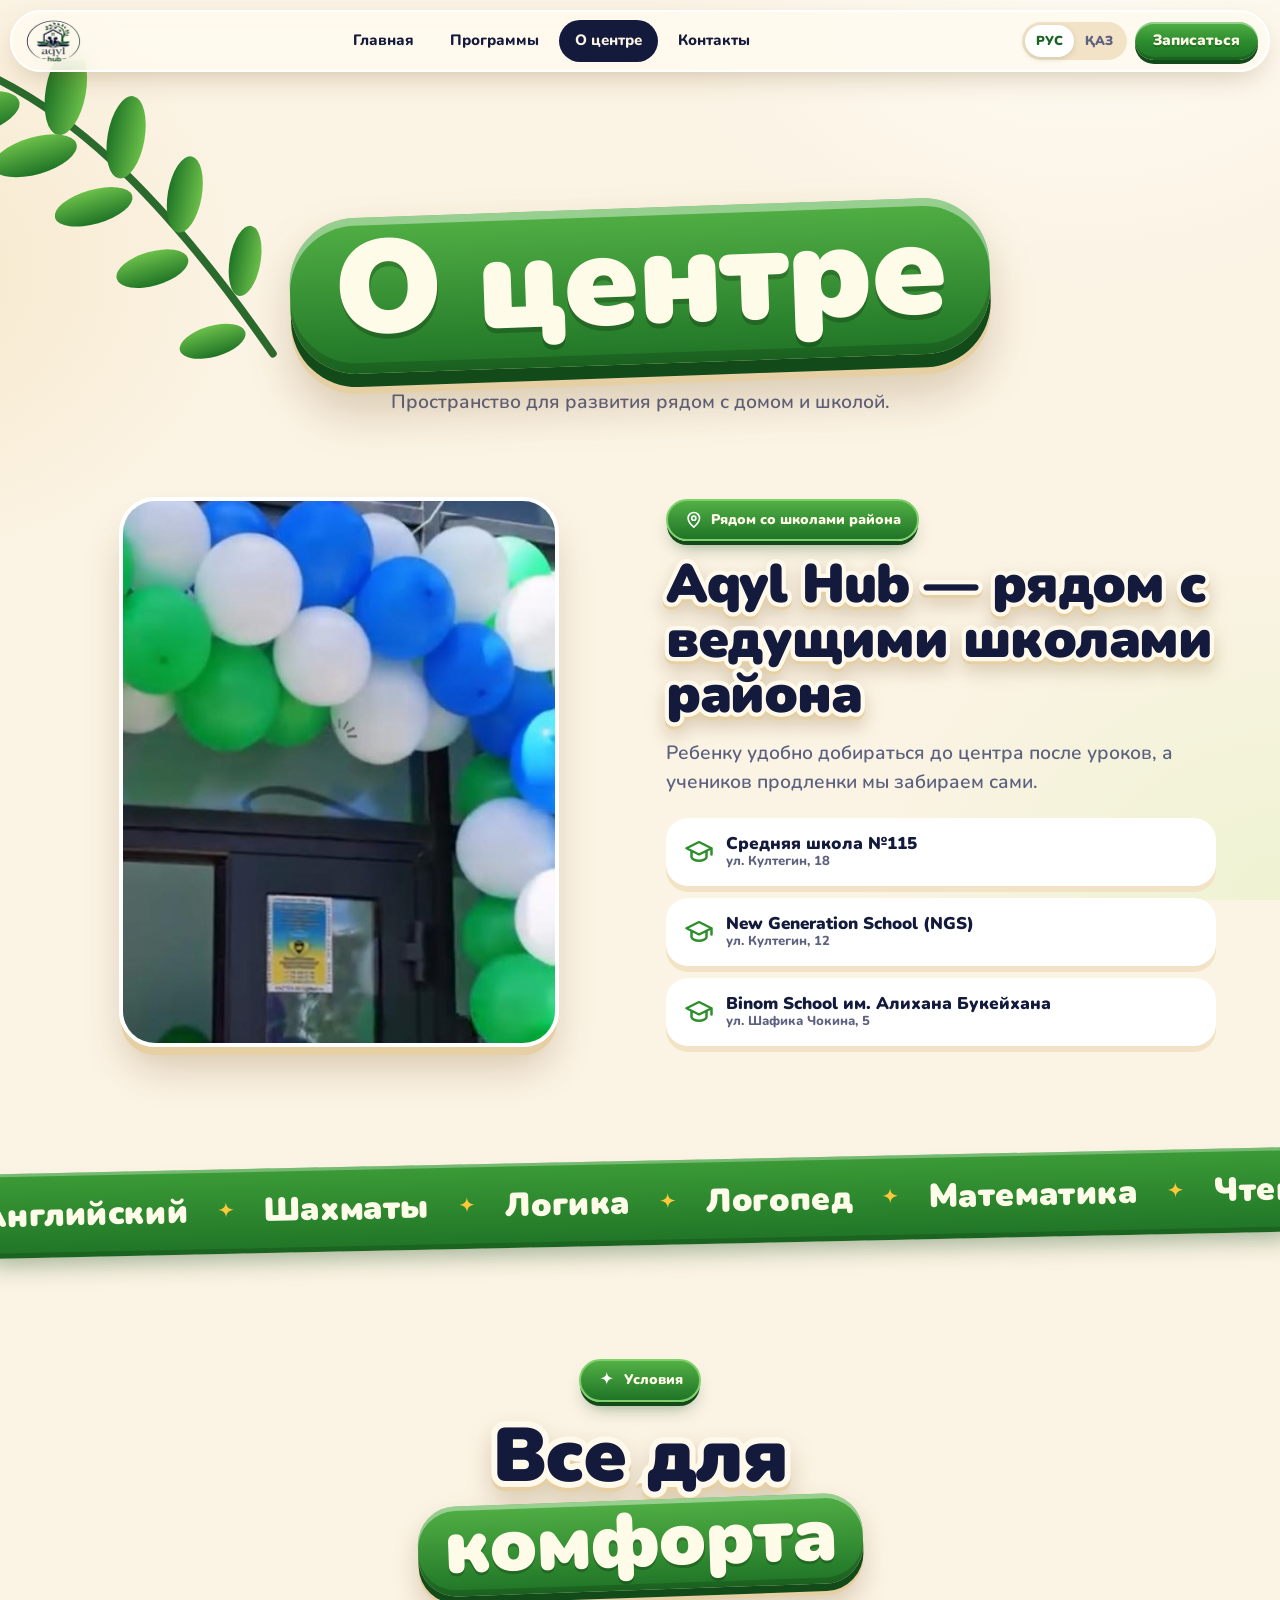
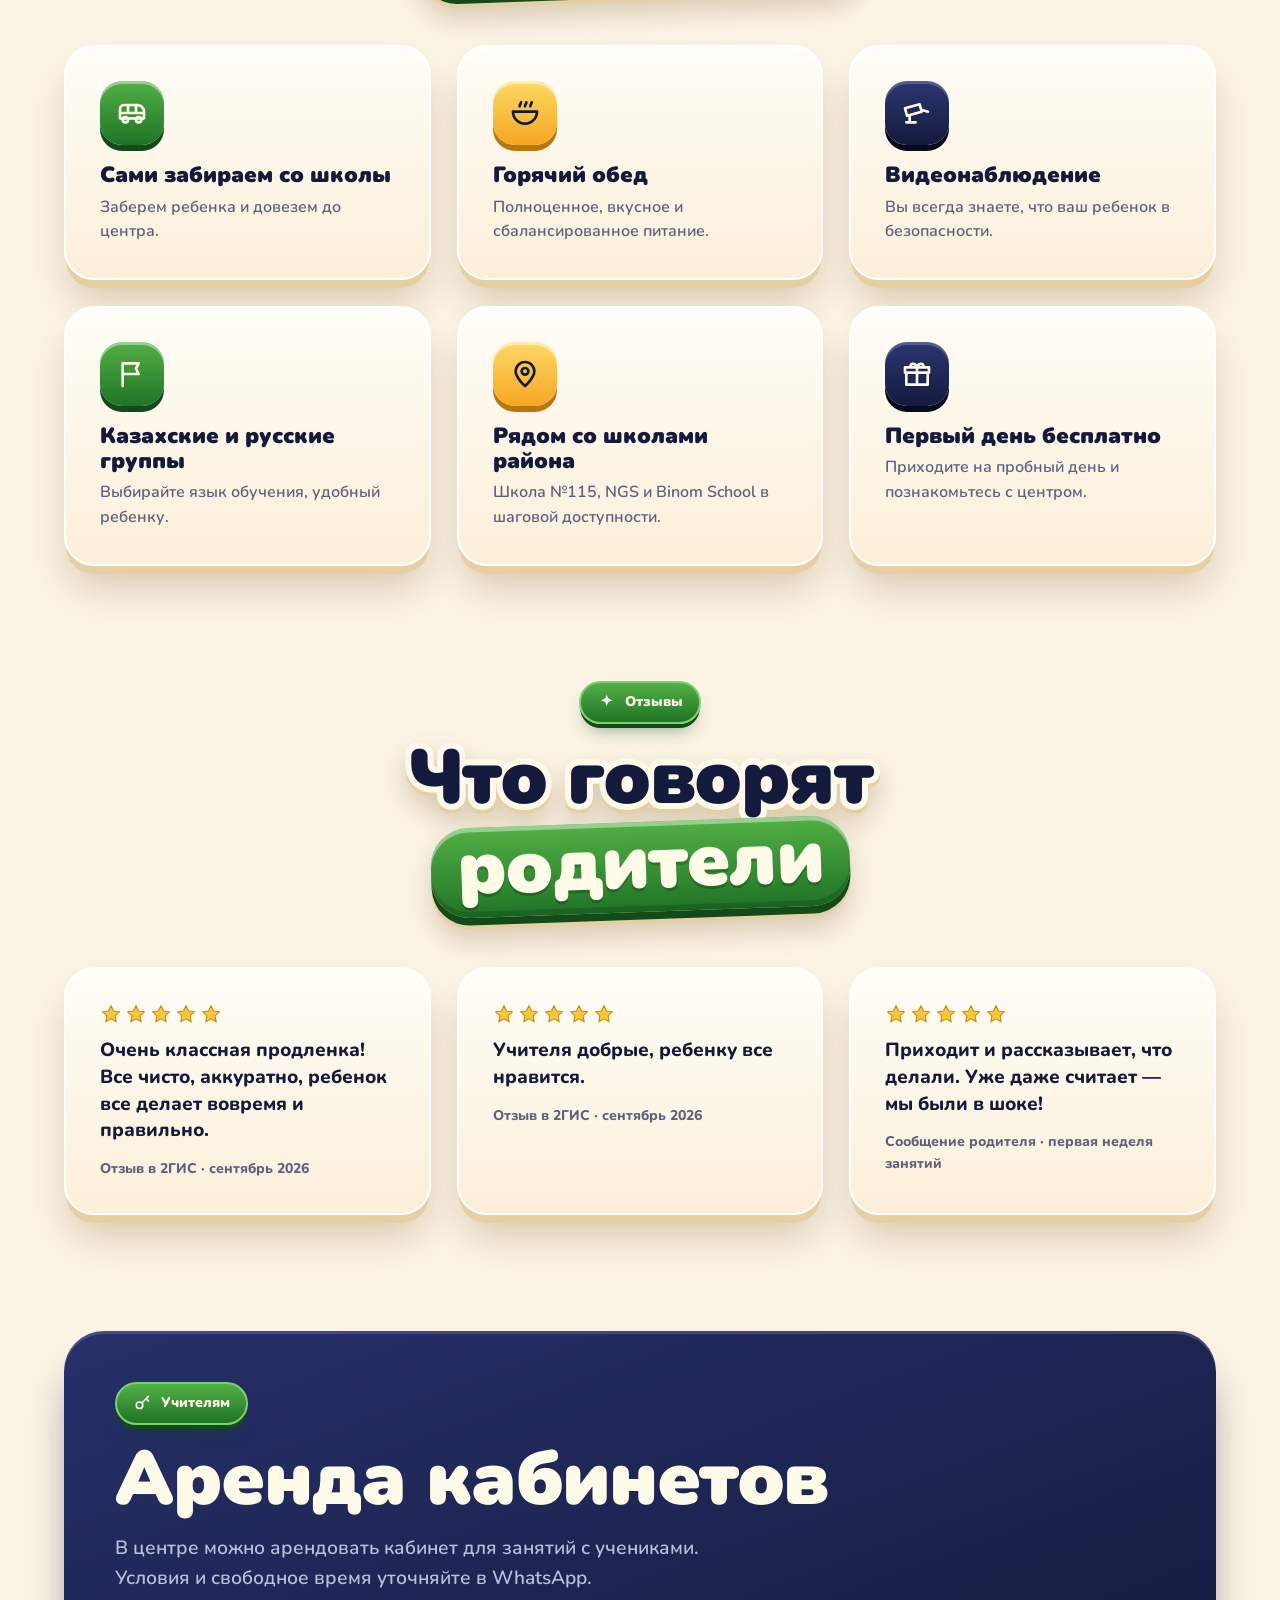
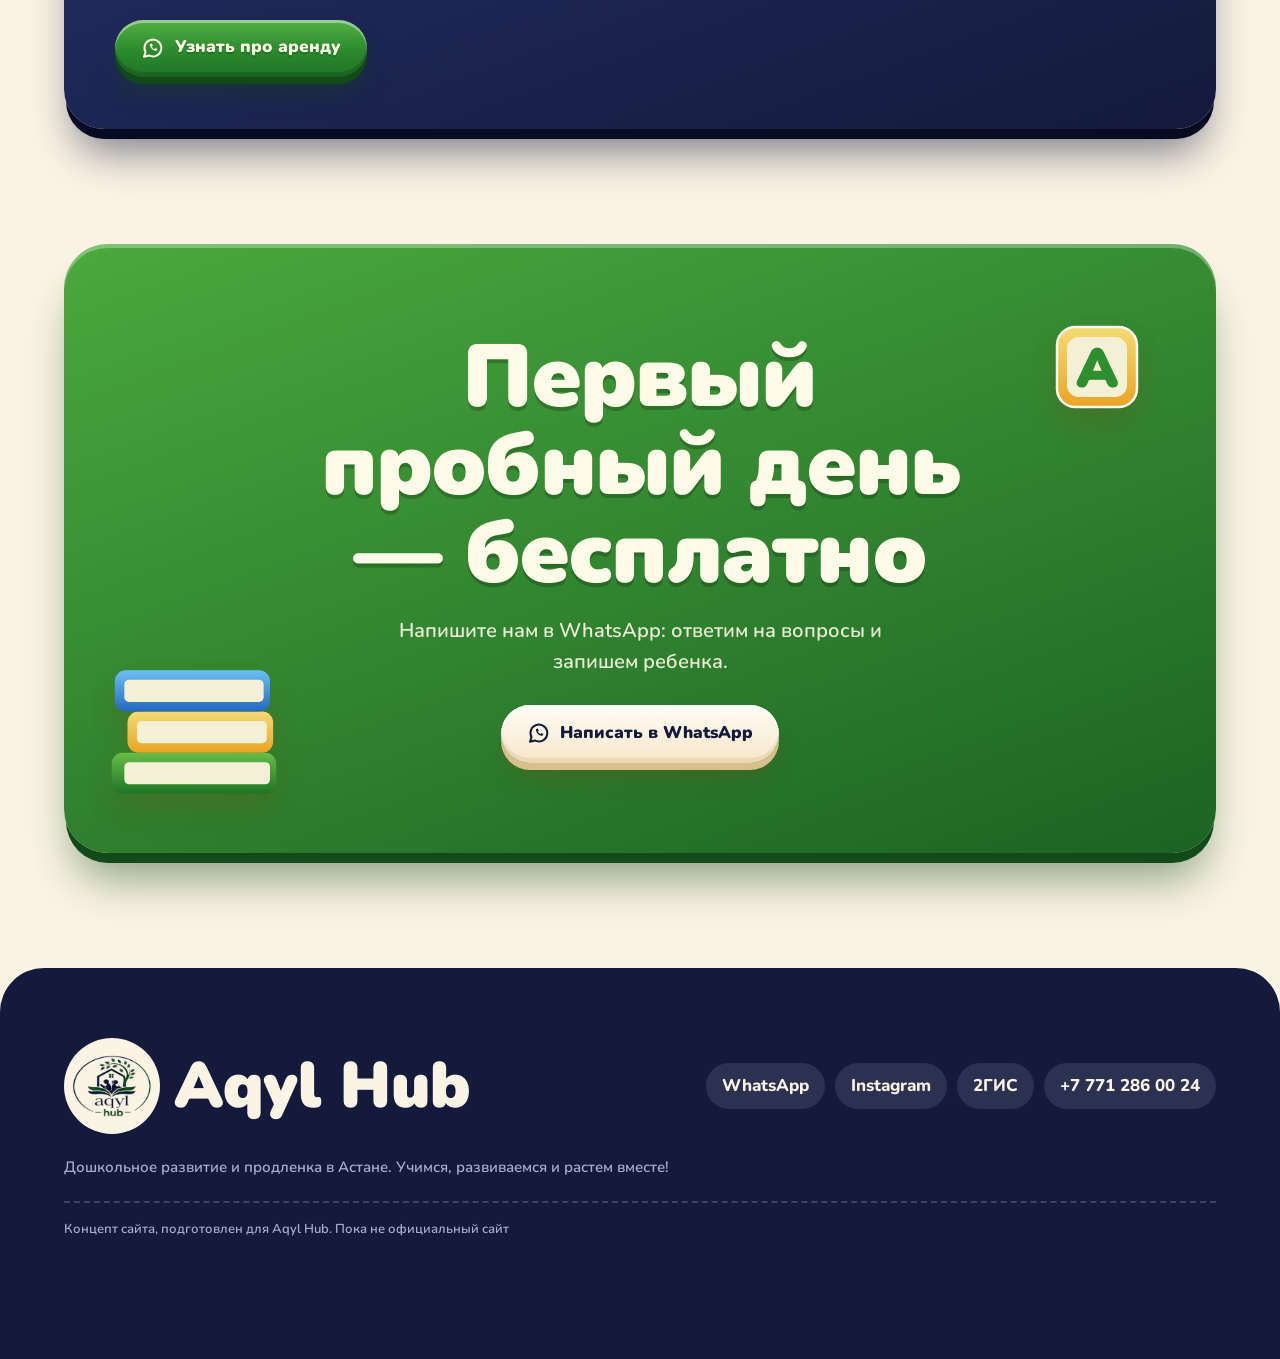
==== center.html @ fa67508c "Initial commit: Aqyl Hub site Co-Authored-By: Claude Sonnet 5.5 <noreply@anthropic.com> Claude-Sessi" ====
<!DOCTYPE html>
<html lang="ru">
<head>
<meta charset="utf-8">
<meta name="viewport" content="width=device-width, initial-scale=1, viewport-fit=cover">
<title>О центре — Aqyl Hub, Астана</title>
<meta name="description" content="Aqyl Hub на Култегин, 23: развозка, горячие обеды, видеонаблюдение, казахские и русские группы. Аренда кабинетов для учителей.">
<!-- ДЕМО: после продажи удалить следующую строку -->
<meta name="robots" content="noindex, nofollow">
<meta name="theme-color" content="#fbf3e4">
<link rel="icon" href="assets/img/favicon.png">
<link rel="stylesheet" href="css/style.css">
</head>
<body>
<svg class="sprite" aria-hidden="true"><defs><linearGradient id="gG" x1="0" y1="0" x2="0" y2="1"><stop offset="0" stop-color="#6cc04a"/><stop offset="1" stop-color="#1f7426"/></linearGradient><linearGradient id="gY" x1="0" y1="0" x2="0" y2="1"><stop offset="0" stop-color="#ffe07a"/><stop offset="1" stop-color="#f5a623"/></linearGradient><linearGradient id="gSea" x1="0" y1="0" x2="0" y2="1"><stop offset="0" stop-color="#6fc3ff"/><stop offset="1" stop-color="#2567c9"/></linearGradient><linearGradient id="gC" x1="0" y1="0" x2="0" y2="1"><stop offset="0" stop-color="#fffdf6"/><stop offset="1" stop-color="#ecd7ad"/></linearGradient></defs><symbol id="i-bus" viewBox="0 0 24 24"><path d="M3 9a3 3 0 0 1 3-3h10a5 5 0 0 1 5 5v5H3zM3 12h18M9 6v6M15 6v6"/><circle cx="7" cy="17" r="2"/><circle cx="17" cy="17" r="2"/></symbol><symbol id="i-bowl" viewBox="0 0 24 24"><path d="M3 11h18a9 9 0 0 1-18 0zM8 7c0-1.500 1-1.500 1-3M12 7c0-1.500 1-1.500 1-3M16 7c0-1.500 1-1.500 1-3"/></symbol><symbol id="i-clock" viewBox="0 0 24 24"><circle cx="12" cy="12" r="9"/><path d="M12 7v5l3 2"/></symbol><symbol id="i-cam" viewBox="0 0 24 24"><path d="M3 8.500l11-3 1.500 5.500-11 3zM15.200 9.500l5 1.500M6.500 13.500V19H11M4 19h5"/></symbol><symbol id="i-book" viewBox="0 0 24 24"><path d="M12 6c-2-1.500-5-2-8-2v14c3 0 6 .5 8 2 2-1.500 5-2 8-2V4c-3 0-6 .5-8 2zM12 6v14"/></symbol><symbol id="i-abc" viewBox="0 0 24 24"><text x="12" y="17" text-anchor="middle" font-family="Nunito,sans-serif" font-weight="900" font-size="15" fill="currentColor" stroke="none">Aa</text></symbol><symbol id="i-chess" viewBox="0 0 24 24"><circle cx="12" cy="7" r="3"/><path d="M10.500 10c0 4-2.500 5-2.500 10h8c0-5-2.500-6-2.500-10M6.500 20h11"/></symbol><symbol id="i-bulb" viewBox="0 0 24 24"><path d="M9 18h6M10 21h4M12 3a6 6 0 0 0-4 10.500c.7.700 1 1.500 1 2.500h6c0-1 .3-1.800 1-2.500A6 6 0 0 0 12 3z"/></symbol><symbol id="i-talk" viewBox="0 0 24 24"><path d="M4 5h16v11H9l-5 4zM8.500 10.500h.01M12 10.500h.01M15.500 10.500h.01"/></symbol><symbol id="i-gift" viewBox="0 0 24 24"><path d="M4 11h16v9H4zM3 7h18v4H3zM12 7v13M12 7c-1.500-4-6-3-4.500 0M12 7c1.500-4 6-3 4.500 0"/></symbol><symbol id="i-key" viewBox="0 0 24 24"><circle cx="8" cy="15" r="4"/><path d="M11 12l8-8M16 7l3 3"/></symbol><symbol id="i-pin" viewBox="0 0 24 24"><path d="M12 21s7-6.200 7-11a7 7 0 1 0-14 0c0 4.800 7 11 7 11z"/><circle cx="12" cy="10" r="2.500"/></symbol><symbol id="i-cal" viewBox="0 0 24 24"><rect x="4" y="5" width="16" height="15" rx="2"/><path d="M4 10h16M8 3v4M16 3v4"/></symbol><symbol id="i-check" viewBox="0 0 24 24"><path d="M5 12.500l4.500 4.500L19 7.500"/></symbol><symbol id="i-crown" viewBox="0 0 24 24"><path d="M4 18h16l1-10-5 4-4-7-4 7-5-4z"/></symbol><symbol id="i-star" viewBox="0 0 24 24"><path d="M12 3l2.700 5.800 6.300.800-4.600 4.400 1.200 6.300L12 17.300 6.400 20.300l1.200-6.300L3 9.600l6.300-.800z"/></symbol><symbol id="i-users" viewBox="0 0 24 24"><circle cx="9" cy="8" r="3"/><circle cx="17" cy="9" r="2.500"/><path d="M3 20c0-3.500 2.500-6 6-6s6 2.500 6 6M15.500 14c3 0 5.500 2 5.500 6"/></symbol><symbol id="i-heart" viewBox="0 0 24 24"><path d="M12 20s-8-5-8-11a4.500 4.500 0 0 1 8-2.800A4.500 4.500 0 0 1 20 9c0 6-8 11-8 11z"/></symbol><symbol id="i-cap" viewBox="0 0 24 24"><path d="M2 9l10-5 10 5-10 5zM6 11.500V16c0 1.500 3 3 6 3s6-1.500 6-3v-4.500M22 9v5"/></symbol><symbol id="i-calc" viewBox="0 0 24 24"><rect x="5" y="3" width="14" height="18" rx="2"/><path d="M8 7h8M8 12h.01M12 12h.01M16 12h.01M8 16h.01M12 16h.01M16 16h.01"/></symbol><symbol id="i-pen" viewBox="0 0 24 24"><path d="M4 20l1-4L16 5l3 3L8 19zM14 7l3 3"/></symbol><symbol id="i-flag" viewBox="0 0 24 24"><path d="M5 21V4M5 4h12l-2 4 2 4H5"/></symbol><symbol id="i-insta" viewBox="0 0 24 24"><rect x="4" y="4" width="16" height="16" rx="5"/><circle cx="12" cy="12" r="3.500"/><path d="M16.500 7.500h.01"/></symbol><symbol id="i-arrow" viewBox="0 0 24 24"><path d="M5 12h14M13 6l6 6-6 6"/></symbol><symbol id="i-wa" viewBox="0 0 24 24"><path d="M3 21l1.600-4.700A8.500 8.500 0 1 1 8 19.600L3 21z"/><path d="M9 8.400c0 3.600 3 6.600 6.600 6.600l1-1.800-2.200-1-.8 1c-1.200-.5-2.200-1.500-2.700-2.700l1-.8-1-2.200L9 8.400z" fill="currentColor" stroke="none"/></symbol><symbol id="i-phone" viewBox="0 0 24 24"><path d="M5 4h4l2 5-2.500 1.500a11 11 0 0 0 5 5L15 13l5 2v4a2 2 0 0 1-2 2A16 16 0 0 1 3 6a2 2 0 0 1 2-2z"/></symbol><symbol id="i-spark" viewBox="0 0 24 24"><path d="M12 2c.6 5 2.400 7 8 8-5.600 1-7.400 3-8 8-.6-5-2.400-7-8-8 5.600-1 7.400-3 8-8z" fill="currentColor" stroke="none"/></symbol><symbol id="t-globe" viewBox="0 0 120 120"><ellipse cx="60" cy="111" rx="28" ry="6" fill="#131a3c"/><rect x="55" y="90" width="10" height="18" rx="3" fill="#27306a"/><circle cx="60" cy="52" r="42" fill="url(#gSea)"/><path d="M34 30c9-9 23-6 25 3s-7 11-5 20-11 13-18 4-8-20-2-27zM70 56c9-4 20 0 18 11s-11 17-18 11-6-17 0-22z" fill="url(#gG)"/><ellipse cx="44" cy="30" rx="14" ry="8" fill="#fff" opacity=".35" transform="rotate(-30 44 30)"/></symbol><symbol id="t-pencils" viewBox="0 0 120 120"><g transform="rotate(-10 48 50)"><rect x="42" y="18" width="12" height="60" fill="url(#gY)"/><path d="M42 18l6-14 6 14z" fill="#f3d9a8"/><path d="M46 9l2-5 2 5z" fill="#131a3c"/></g><g transform="rotate(4 62 50)"><rect x="56" y="12" width="12" height="66" fill="url(#gG)"/><path d="M56 12l6-13 6 13z" fill="#f3d9a8"/></g><g transform="rotate(16 76 50)"><rect x="70" y="20" width="12" height="60" fill="url(#gSea)"/><path d="M70 20l6-13 6 13z" fill="#f3d9a8"/></g><path d="M30 60h60l-7 50a7 7 0 0 1-7 6H44a7 7 0 0 1-7-6z" fill="url(#gC)" stroke="#fff" stroke-width="2"/><ellipse cx="46" cy="76" rx="5" ry="12" fill="#fff" opacity=".5"/></symbol><symbol id="t-books" viewBox="0 0 120 120"><rect x="8" y="80" width="104" height="26" rx="7" fill="url(#gG)"/><rect x="16" y="86" width="92" height="14" rx="3" fill="#fff6df"/><rect x="18" y="54" width="92" height="26" rx="7" fill="url(#gY)"/><rect x="24" y="60" width="82" height="14" rx="3" fill="#fff6df"/><rect x="10" y="28" width="98" height="26" rx="7" fill="url(#gSea)"/><rect x="16" y="34" width="88" height="14" rx="3" fill="#fff6df"/></symbol><symbol id="t-cube" viewBox="0 0 120 120"><rect x="12" y="12" width="96" height="96" rx="22" fill="url(#gY)" stroke="#fff" stroke-width="3"/><rect x="24" y="24" width="72" height="72" rx="14" fill="#fff6df"/><text x="60" y="84" text-anchor="middle" font-family="Nunito,sans-serif" font-weight="1000" font-size="66" fill="#2f8f2f">A</text></symbol><symbol id="t-leaves" viewBox="0 0 220 220"><path d="M4 6C60 30 120 80 196 190" fill="none" stroke="#2a6a2c" stroke-width="5" stroke-linecap="round"/><ellipse cx="3" cy="35" rx="30" ry="13" transform="rotate(-16 3 35)" fill="url(#gG)"/><ellipse cx="62" cy="20" rx="29" ry="13" transform="rotate(100 62 20)" fill="url(#gG)"/><ellipse cx="42" cy="62" rx="28" ry="12" transform="rotate(-16 42 62)" fill="url(#gG)"/><ellipse cx="101" cy="50" rx="27" ry="12" transform="rotate(100 101 50)" fill="url(#gG)"/><ellipse cx="80" cy="95" rx="26" ry="11" transform="rotate(-16 80 95)" fill="url(#gG)"/><ellipse cx="139" cy="87" rx="25" ry="11" transform="rotate(100 139 87)" fill="url(#gG)"/><ellipse cx="118" cy="135" rx="24" ry="11" transform="rotate(-16 118 135)" fill="url(#gG)"/><ellipse cx="178" cy="130" rx="23" ry="10" transform="rotate(100 178 130)" fill="url(#gG)"/><ellipse cx="157" cy="182" rx="22" ry="10" transform="rotate(-16 157 182)" fill="url(#gG)"/></symbol></svg>
<div class="loader" aria-hidden="true"><img src="assets/img/logo.png" alt=""><i></i></div>
<header class="header">
  <a class="logo" href="index.html" aria-label="Aqyl Hub"><img src="assets/img/logo.png" alt="Aqyl Hub"></a>
  <nav class="nav"><a href="index.html" data-i18n="nav_home">Главная</a><a href="programs.html" data-i18n="nav_prog">Программы</a><a href="center.html" class="active" data-i18n="nav_center">О центре</a><a href="contacts.html" data-i18n="nav_contacts">Контакты</a></nav>
  <div class="header__right">
    <div class="lang" role="group" aria-label="Язык"><button data-lang="ru" class="on">РУС</button><button data-lang="kz">ҚАЗ</button></div>
    <a class="btn btn--green btn--sm" href="https://wa.me/message/JJMIDLDBWJNTH1" target="_blank" rel="noopener" data-wa data-i18n="btn_trial_s">Записаться</a>
    <button class="burger" aria-label="Меню"><i></i><i></i></button>
  </div>
</header>
<main>
<section class="phead">
  <svg class="hero__leaf hero__leaf--l sway" viewBox="0 0 220 220" aria-hidden="true"><use href="#t-leaves"/></svg>
  <svg class="hero__leaf hero__leaf--r sway" viewBox="0 0 220 220" aria-hidden="true"><use href="#t-leaves"/></svg>
  <h1 class="poster" data-r="pop"><span class="gword" data-i18n="nav_center">О центре</span></h1>
  <p class="lead" data-i18n="center_lead" data-r style="--d:.15s">Пространство для развития рядом с домом и школой.</p>
</section>

<section class="section" style="padding-top:20px">
  <div class="block" style="align-items:center">
    <div class="photo" data-r="pop"><img src="assets/img/facade.jpg" alt="Вход в Aqyl Hub" loading="lazy"></div>
    <div data-r style="--d:.1s"><span class="pill pill--green kicker"><svg class="ic" aria-hidden="true"><use href="#i-pin"/></svg><span data-i18n="w5">Рядом со школами района</span></span><h2 class="poster" data-i18n="c_h" style="font-size:clamp(30px,4.4vw,54px)">Aqyl Hub — рядом с ведущими школами района</h2><p class="lead" data-i18n="c_p">Ребенку удобно добираться до центра после уроков, а учеников продленки мы забираем сами.</p><div class="schools"><div class="fact" data-r style="--d:0.08s"><svg class="ic" aria-hidden="true"><use href="#i-cap"/></svg><div><span data-i18n="sc1">Средняя школа №115</span><small data-i18n="sc1a">ул. Култегин, 18</small></div></div><div class="fact" data-r style="--d:0.16s"><svg class="ic" aria-hidden="true"><use href="#i-cap"/></svg><div><span data-i18n="sc2">New Generation School (NGS)</span><small data-i18n="sc2a">ул. Култегин, 12</small></div></div><div class="fact" data-r style="--d:0.24s"><svg class="ic" aria-hidden="true"><use href="#i-cap"/></svg><div><span data-i18n="sc3">Binom School им. Алихана Букейхана</span><small data-i18n="sc3a">ул. Шафика Чокина, 5</small></div></div></div></div>
  </div>
</section>
<div class="marquee" aria-hidden="true"><div class="marquee__track"><span data-i18n="mq1">Английский</span><svg class="" aria-hidden="true"><use href="#i-spark"/></svg><span data-i18n="mq2">Шахматы</span><svg class="" aria-hidden="true"><use href="#i-spark"/></svg><span data-i18n="mq3">Логика</span><svg class="" aria-hidden="true"><use href="#i-spark"/></svg><span data-i18n="mq4">Логопед</span><svg class="" aria-hidden="true"><use href="#i-spark"/></svg><span data-i18n="mq5">Математика</span><svg class="" aria-hidden="true"><use href="#i-spark"/></svg><span data-i18n="mq6">Чтение и письмо</span><svg class="" aria-hidden="true"><use href="#i-spark"/></svg><span data-i18n="mq7">Домашние задания</span><svg class="" aria-hidden="true"><use href="#i-spark"/></svg></div><div class="marquee__track"><span data-i18n="mq1">Английский</span><svg class="" aria-hidden="true"><use href="#i-spark"/></svg><span data-i18n="mq2">Шахматы</span><svg class="" aria-hidden="true"><use href="#i-spark"/></svg><span data-i18n="mq3">Логика</span><svg class="" aria-hidden="true"><use href="#i-spark"/></svg><span data-i18n="mq4">Логопед</span><svg class="" aria-hidden="true"><use href="#i-spark"/></svg><span data-i18n="mq5">Математика</span><svg class="" aria-hidden="true"><use href="#i-spark"/></svg><span data-i18n="mq6">Чтение и письмо</span><svg class="" aria-hidden="true"><use href="#i-spark"/></svg><span data-i18n="mq7">Домашние задания</span><svg class="" aria-hidden="true"><use href="#i-spark"/></svg></div><div class="marquee__track"><span data-i18n="mq1">Английский</span><svg class="" aria-hidden="true"><use href="#i-spark"/></svg><span data-i18n="mq2">Шахматы</span><svg class="" aria-hidden="true"><use href="#i-spark"/></svg><span data-i18n="mq3">Логика</span><svg class="" aria-hidden="true"><use href="#i-spark"/></svg><span data-i18n="mq4">Логопед</span><svg class="" aria-hidden="true"><use href="#i-spark"/></svg><span data-i18n="mq5">Математика</span><svg class="" aria-hidden="true"><use href="#i-spark"/></svg><span data-i18n="mq6">Чтение и письмо</span><svg class="" aria-hidden="true"><use href="#i-spark"/></svg><span data-i18n="mq7">Домашние задания</span><svg class="" aria-hidden="true"><use href="#i-spark"/></svg></div></div>
<section class="section">
  <div class="center" data-r><span class="pill pill--green kicker"><svg class="ic" aria-hidden="true"><use href="#i-spark"/></svg><span data-i18n="cond_k">Условия</span></span><h2 class="poster h2" data-i18n="cond_h">Все для <span class="gword">комфорта</span></h2></div>
  <div class="grid"><div class="card feat" data-r style="--d:0.00s"><div class="feat__ic"><svg class="ic" aria-hidden="true"><use href="#i-bus"/></svg></div><h3 data-i18n="w1">Сами забираем со школы</h3><p data-i18n="w1d">Заберем ребенка и довезем до центра.</p></div><div class="card feat" data-r style="--d:0.08s"><div class="feat__ic"><svg class="ic" aria-hidden="true"><use href="#i-bowl"/></svg></div><h3 data-i18n="w2">Горячий обед</h3><p data-i18n="w2d">Полноценное, вкусное и сбалансированное питание.</p></div><div class="card feat" data-r style="--d:0.16s"><div class="feat__ic"><svg class="ic" aria-hidden="true"><use href="#i-cam"/></svg></div><h3 data-i18n="w3">Видеонаблюдение</h3><p data-i18n="w3d">Вы всегда знаете, что ваш ребенок в безопасности.</p></div><div class="card feat" data-r style="--d:0.00s"><div class="feat__ic"><svg class="ic" aria-hidden="true"><use href="#i-flag"/></svg></div><h3 data-i18n="w4">Казахские и русские группы</h3><p data-i18n="w4d">Выбирайте язык обучения, удобный ребенку.</p></div><div class="card feat" data-r style="--d:0.08s"><div class="feat__ic"><svg class="ic" aria-hidden="true"><use href="#i-pin"/></svg></div><h3 data-i18n="w5">Рядом со школами района</h3><p data-i18n="w5d">Школа №115, NGS и Binom School в шаговой доступности.</p></div><div class="card feat" data-r style="--d:0.16s"><div class="feat__ic"><svg class="ic" aria-hidden="true"><use href="#i-gift"/></svg></div><h3 data-i18n="w6">Первый день бесплатно</h3><p data-i18n="w6d">Приходите на пробный день и познакомьтесь с центром.</p></div></div>
</section>
<section class="section" style="padding-top:0">
  <div class="center" data-r><span class="pill pill--green kicker"><svg class="ic" aria-hidden="true"><use href="#i-spark"/></svg><span data-i18n="rev_k">Отзывы</span></span><h2 class="poster h2" data-i18n="rev_h">Что говорят <span class="gword">родители</span></h2></div>
  <div class="reviews"><figure class="card rev" data-r style="--d:0.0s;--tilt:-1.5deg"><div class="rev__stars"><svg class="" aria-hidden="true"><use href="#i-star"/></svg><svg class="" aria-hidden="true"><use href="#i-star"/></svg><svg class="" aria-hidden="true"><use href="#i-star"/></svg><svg class="" aria-hidden="true"><use href="#i-star"/></svg><svg class="" aria-hidden="true"><use href="#i-star"/></svg></div><blockquote data-i18n="r1">Очень классная продленка! Все чисто, аккуратно, ребенок все делает вовремя и правильно.</blockquote><cite data-i18n="r_src1">Отзыв в 2ГИС · сентябрь 2026</cite></figure><figure class="card rev" data-r style="--d:0.1s;--tilt:1.2deg"><div class="rev__stars"><svg class="" aria-hidden="true"><use href="#i-star"/></svg><svg class="" aria-hidden="true"><use href="#i-star"/></svg><svg class="" aria-hidden="true"><use href="#i-star"/></svg><svg class="" aria-hidden="true"><use href="#i-star"/></svg><svg class="" aria-hidden="true"><use href="#i-star"/></svg></div><blockquote data-i18n="r2">Учителя добрые, ребенку все нравится.</blockquote><cite data-i18n="r_src1">Отзыв в 2ГИС · сентябрь 2026</cite></figure><figure class="card rev" data-r style="--d:0.2s;--tilt:-0.8deg"><div class="rev__stars"><svg class="" aria-hidden="true"><use href="#i-star"/></svg><svg class="" aria-hidden="true"><use href="#i-star"/></svg><svg class="" aria-hidden="true"><use href="#i-star"/></svg><svg class="" aria-hidden="true"><use href="#i-star"/></svg><svg class="" aria-hidden="true"><use href="#i-star"/></svg></div><blockquote data-i18n="r3">Приходит и рассказывает, что делали. Уже даже считает — мы были в шоке!</blockquote><cite data-i18n="r_src3">Сообщение родителя · первая неделя занятий</cite></figure></div>
</section>
<section class="section" style="padding-top:0">
  <div class="game" data-r>
    <span class="pill pill--green kicker"><svg class="ic" aria-hidden="true"><use href="#i-key"/></svg><span data-i18n="rent_k">Учителям</span></span><h2 class="poster h2" data-i18n="rent_h">Аренда кабинетов</h2><p class="lead" data-i18n="rent_p">В центре можно арендовать кабинет для занятий с учениками. Условия и свободное время уточняйте в WhatsApp.</p>
    <div class="row" style="margin-top:26px"><a class="btn btn--green" href="https://wa.me/77712860024" target="_blank" rel="noopener" data-rent><svg class="ic" aria-hidden="true"><use href="#i-wa"/></svg><span data-i18n="rent_b">Узнать про аренду</span></a></div>
  </div>
</section>
<section class="cta" data-r>
  <div class="toy toy--globe float" style="--t:7s;left:3%;bottom:6%"><svg viewBox="0 0 120 120" aria-hidden="true"><use href="#t-books"/></svg></div><div class="toy toy--cube float" style="--t:5s;right:6%;top:12%;display:block"><svg viewBox="0 0 120 120" aria-hidden="true"><use href="#t-cube"/></svg></div>
  <h2 data-i18n="cta_h">Первый пробный день — бесплатно</h2><p data-i18n="cta_p">Напишите нам в WhatsApp: ответим на вопросы и запишем ребенка.</p>
  <div class="hero__btns"><a class="btn btn--cream" href="https://wa.me/message/JJMIDLDBWJNTH1" target="_blank" rel="noopener" data-wa><svg class="ic" aria-hidden="true"><use href="#i-wa"/></svg><span data-i18n="btn_wa">Написать в WhatsApp</span></a></div>
</section>

</main>
<footer class="footer">
  <div class="footer__top">
    <div class="footer__logo"><span><img src="assets/img/logo.png" alt=""></span>Aqyl Hub</div>
    <div class="footer__links"><a href="https://wa.me/message/JJMIDLDBWJNTH1" target="_blank" rel="noopener">WhatsApp</a><a href="https://www.instagram.com/aqyl.hub.kz" target="_blank" rel="noopener">Instagram</a><a href="https://2gis.kz/astana/search/Aqyl%20hub" target="_blank" rel="noopener">2ГИС</a><a href="tel:+77712860024">+7 771 286 00 24</a></div>
  </div>
  <p data-i18n="foot">Дошкольное развитие и продленка в Астане. Учимся, развиваемся и растем вместе!</p>
  <!-- ДЕМО: после продажи удалить следующую строку -->
  <p class="demo" data-i18n="demo">Концепт сайта, подготовлен для Aqyl Hub. Пока не официальный сайт</p>
</footer>
<div class="dock"><a class="btn btn--green" href="https://wa.me/message/JJMIDLDBWJNTH1" target="_blank" rel="noopener" data-wa><svg class="ic" aria-hidden="true"><use href="#i-wa"/></svg><span data-i18n="btn_trial">Пробный день бесплатно</span></a><a class="btn btn--cream" href="tel:+77712860024" aria-label="Позвонить"><svg class="ic" aria-hidden="true"><use href="#i-phone"/></svg></a></div>
<a class="btn btn--green fab" href="https://wa.me/message/JJMIDLDBWJNTH1" target="_blank" rel="noopener" data-wa><svg class="ic" aria-hidden="true"><use href="#i-wa"/></svg><span data-i18n="btn_trial">Пробный день бесплатно</span></a>
<script src="js/main.js"></script>
</body>
</html>
---- css/style.css ----
/* Aqyl Hub — оформление и анимации */
@font-face{font-family:"Nunito";font-style:normal;font-weight:200 1000;font-display:swap;src:url("../assets/fonts/nunito-cyrillic-ext-wght-normal.woff2") format("woff2");unicode-range:U+0460-052F,U+1C80-1C8A,U+20B4,U+2DE0-2DFF,U+A640-A69F,U+FE2E-FE2F}
@font-face{font-family:"Nunito";font-style:normal;font-weight:200 1000;font-display:swap;src:url("../assets/fonts/nunito-cyrillic-wght-normal.woff2") format("woff2");unicode-range:U+0301,U+0400-045F,U+0490-0491,U+04B0-04B1,U+2116}
@font-face{font-family:"Nunito";font-style:normal;font-weight:200 1000;font-display:swap;src:url("../assets/fonts/nunito-latin-wght-normal.woff2") format("woff2");unicode-range:U+0000-00FF,U+0131,U+0152-0153,U+02BB-02BC,U+02C6,U+02DA,U+02DC,U+0304,U+0308,U+0329,U+2000-206F,U+20AC,U+2122,U+2191,U+2193,U+2212,U+2215,U+FEFF,U+FFFD}

:root{
  --cream:#fbf3e4; --cream2:#f3e3c6; --card:#fffaf0; --navy:#131a3c; --muted:#5d6180;
  --green:#2f8f2f; --green-d:#1b6323; --green-dd:#134a1a; --lime:#bfe66f; --yellow:#ffc83a; --sand:#e6cfa3;
  --pad:clamp(18px,5vw,72px); --ease:cubic-bezier(.2,.8,.2,1); --spring:cubic-bezier(.34,1.56,.64,1);
  --shadow:0 2px 0 #fff inset,0 10px 0 -2px var(--sand),0 26px 40px -8px rgba(110,75,20,.28);
}
*{box-sizing:border-box;margin:0;padding:0}
html{scroll-behavior:smooth;-webkit-text-size-adjust:100%}
body{font-family:"Nunito",system-ui,sans-serif;font-size:17px;line-height:1.55;font-weight:600;color:var(--navy);background:var(--cream);overflow-x:hidden;-webkit-font-smoothing:antialiased;padding-bottom:env(safe-area-inset-bottom)}
body::before{content:"";position:fixed;inset:0;z-index:-1;background:radial-gradient(60vmax 50vmax at 85% -10%,#fffdf6 0,transparent 60%),radial-gradient(50vmax 40vmax at -10% 30%,#f6e7c9 0,transparent 60%),radial-gradient(60vmax 50vmax at 100% 100%,#eef3d2 0,transparent 55%),var(--cream)}
main{overflow-x:clip}
img,svg{display:block;max-width:100%}
a{color:inherit;text-decoration:none}
button,input,textarea{font:inherit;color:inherit}
button{background:none;border:0;cursor:pointer}
ul{list-style:none}
::selection{background:var(--green);color:#fff}
:focus-visible{outline:3px solid var(--yellow);outline-offset:3px;border-radius:8px}
.ic{width:1.4em;height:1.4em;flex:none;fill:none;stroke:currentColor;stroke-width:2;stroke-linecap:round;stroke-linejoin:round}
.sprite{position:absolute;width:0;height:0;overflow:hidden}

/* Заставка */
.loader{position:fixed;inset:0;z-index:100;background:var(--cream);display:grid;place-items:center;transition:opacity .6s .1s,visibility 0s .7s}
.loader img{width:min(54vw,240px);animation:pop 1s var(--spring) both}
.loader i{position:absolute;bottom:22%;left:50%;width:140px;height:10px;margin-left:-70px;border-radius:9px;background:var(--cream2);overflow:hidden}
.loader i::after{content:"";position:absolute;inset:0;border-radius:9px;background:linear-gradient(90deg,var(--green),var(--lime));transform:translateX(-100%);animation:load 1.1s var(--ease) forwards}
@keyframes load{to{transform:none}}
@keyframes pop{from{transform:scale(.4) rotate(-8deg);opacity:0}}
body.ready .loader{opacity:0;visibility:hidden}
body.noloader .loader{display:none}

/* Шапка */
.header{position:fixed;top:calc(10px + env(safe-area-inset-top));left:10px;right:10px;z-index:60;display:flex;align-items:center;justify-content:space-between;gap:10px;padding:8px 10px 8px 14px;border-radius:999px;background:rgba(255,250,240,.82);backdrop-filter:blur(14px);-webkit-backdrop-filter:blur(14px);border:2px solid #fff;box-shadow:0 10px 30px -10px rgba(110,75,20,.35);transition:transform .45s var(--ease)}
.header.hide{transform:translateY(-140%)}
.logo{display:flex;align-items:center;gap:8px;font-weight:1000;font-size:19px;letter-spacing:-.01em}
.logo img{height:42px;width:auto}
.nav{display:flex;gap:4px}
.nav a{padding:9px 16px;border-radius:99px;font-weight:800;font-size:15px;transition:background .25s,color .25s}
.nav a:hover{background:var(--cream2)}
.nav a.active{background:var(--navy);color:var(--cream)}
.header__right{display:flex;align-items:center;gap:8px}
.lang{display:flex;background:var(--cream2);border-radius:99px;padding:3px}
.lang button{padding:6px 11px;border-radius:99px;font-weight:900;font-size:13px;color:var(--muted);transition:.25s}
.lang button.on{background:#fff;color:var(--green-d);box-shadow:0 2px 6px rgba(0,0,0,.12)}
.burger{display:none;width:44px;height:44px;border-radius:50%;background:var(--navy);position:relative}
.burger i{position:absolute;left:13px;right:13px;height:3px;border-radius:3px;background:var(--cream);transition:.35s var(--ease)}
.burger i:first-child{top:16px}.burger i:last-child{top:25px}
body.menu .burger i:first-child{top:20.5px;transform:rotate(45deg)}
body.menu .burger i:last-child{top:20.5px;transform:rotate(-45deg)}

/* Объемные кнопки и плашки */
.btn{display:inline-flex;align-items:center;justify-content:center;gap:10px;padding:16px 26px 18px;border-radius:999px;font-weight:900;font-size:17px;line-height:1.1;position:relative;transition:transform .15s,box-shadow .15s;-webkit-tap-highlight-color:transparent;text-align:center}
.btn--green{color:#fffbe9;background:linear-gradient(180deg,#52b045 0,#2a8a2c 55%,#1f7426 100%);box-shadow:inset 0 3px 0 rgba(255,255,255,.4),inset 0 -5px 0 rgba(0,0,0,.16),0 7px 0 var(--green-dd),0 18px 26px -6px rgba(19,74,26,.5);text-shadow:0 2px 0 rgba(0,0,0,.18)}
.btn--cream{color:var(--navy);background:linear-gradient(180deg,#fffdf6,#f6e6c8);box-shadow:inset 0 3px 0 #fff,inset 0 -5px 0 rgba(160,120,50,.14),0 7px 0 #d9bf8c,0 18px 26px -8px rgba(110,75,20,.4)}
.btn--navy{color:var(--cream);background:linear-gradient(180deg,#27306a,#131a3c);box-shadow:inset 0 3px 0 rgba(255,255,255,.2),inset 0 -5px 0 rgba(0,0,0,.25),0 7px 0 #080c22,0 18px 26px -8px rgba(19,26,60,.5)}
.btn:hover{transform:translateY(-2px)}
.btn:active{transform:translateY(6px);box-shadow:inset 0 3px 0 rgba(255,255,255,.3),inset 0 -3px 0 rgba(0,0,0,.16),0 1px 0 var(--green-dd)}
.btn--sm{padding:10px 18px 12px;font-size:15px}
.btn--sm.btn--green{box-shadow:inset 0 2px 0 rgba(255,255,255,.4),inset 0 -3px 0 rgba(0,0,0,.16),0 4px 0 var(--green-dd)}
.pill{display:inline-flex;align-items:center;gap:8px;padding:8px 16px 9px;border-radius:999px;font-weight:900;font-size:14px;background:linear-gradient(180deg,#fffdf6,#f7e9cd);border:2px solid #fff;box-shadow:0 5px 0 -1px var(--sand),0 12px 18px -8px rgba(110,75,20,.35)}
.pill .ic{color:var(--green)}
.pill--green{color:#fffbe9;background:linear-gradient(180deg,#52b045,#1f7426);border-color:#7fd06a;box-shadow:0 5px 0 -1px var(--green-dd),0 12px 18px -8px rgba(19,74,26,.5)}
.pill--green .ic{color:#fff}
.card{background:linear-gradient(180deg,#fffdf7,#fbefd9);border:2px solid #fff;border-radius:30px;box-shadow:var(--shadow);padding:clamp(20px,3vw,34px);position:relative}

/* Заголовки в стиле афиш */
.poster{font-weight:1000;line-height:1.02;letter-spacing:-.02em;color:var(--navy);-webkit-text-stroke:.16em #fff9ec;paint-order:stroke fill;filter:drop-shadow(0 .06em 0 var(--sand)) drop-shadow(0 .16em .16em rgba(110,75,20,.22))}
.gword{display:inline-block;color:#fffbe9;-webkit-text-stroke:0;padding:.04em .34em .12em;border-radius:.5em;background:linear-gradient(180deg,#52b045,#1f7426);box-shadow:inset 0 .06em 0 rgba(255,255,255,.4),inset 0 -.08em 0 rgba(0,0,0,.16),0 .1em 0 var(--green-dd);transform:rotate(-2deg);text-shadow:0 .04em 0 rgba(0,0,0,.2);margin:.06em 0}
.section{padding:clamp(56px,9vw,120px) var(--pad);position:relative}
.kicker{display:inline-flex;margin-bottom:16px}
.h2{font-size:clamp(34px,6.4vw,76px);max-width:16ch}
.lead{color:var(--muted);font-size:clamp(17px,1.5vw,20px);max-width:52ch;margin-top:16px}
.center{text-align:center}.center .h2,.center .lead{margin-inline:auto}

/* Появление */
[data-r]{opacity:0;transform:translateY(34px) scale(.97);transition:opacity .8s var(--ease),transform .9s var(--spring);transition-delay:var(--d,0s)}
[data-r="pop"]{transform:scale(.6) rotate(-6deg)}
[data-r].in{opacity:1;transform:none}
.float{animation:bob var(--t,6s) ease-in-out infinite;animation-delay:var(--fd,0s)}
@keyframes bob{50%{translate:0 -14px;rotate:var(--rot,3deg)}}
.sway{transform-origin:var(--o,0 0);animation:sway 6s ease-in-out infinite}
@keyframes sway{50%{rotate:5deg}}

/* Первый экран */
.hero{position:relative;min-height:100svh;padding:118px var(--pad) 40px;display:flex;flex-direction:column;align-items:center;justify-content:center;text-align:center;overflow:hidden}
.hero__leaf{position:absolute;width:clamp(150px,30vw,340px);color:var(--green);z-index:0;pointer-events:none}
.hero__leaf--l{left:-30px;top:60px;--o:0 0}
.hero__leaf--r{right:-30px;top:40px;transform:scaleX(-1);--o:100% 0}
.hero__logo{width:clamp(120px,22vw,190px);aspect-ratio:1;border-radius:50%;background:#fffdf7;border:3px solid #fff;box-shadow:var(--shadow);display:grid;place-items:center;margin-bottom:18px;position:relative;z-index:2}
.hero__logo img{width:82%}
.hero h1{font-size:clamp(46px,10.5vw,132px);position:relative;z-index:2}
.hero h1 span{display:block}
.hero h1>span{opacity:0;transform:translateY(40px) scale(.9);transition:opacity .7s,transform .9s var(--spring)}
.hero h1>span:nth-child(2){transition-delay:.12s}.hero h1>span:nth-child(3){transition-delay:.24s}
body.ready .hero h1>span{opacity:1;transform:none}
.hero__sub{max-width:40ch;margin:22px auto 26px;font-size:clamp(17px,1.7vw,21px);color:var(--muted);position:relative;z-index:2}
.hero__btns{display:flex;flex-wrap:wrap;gap:14px 12px;justify-content:center;position:relative;z-index:2}
.hero__chips{display:flex;flex-wrap:wrap;gap:10px;justify-content:center;margin-top:34px;position:relative;z-index:2}
.hero__logo,.hero__sub,.hero__btns,.hero__chips{opacity:0;transform:translateY(24px);transition:.8s var(--ease) .4s}
.hero__logo{transition:transform 1s var(--spring) .05s,opacity .5s .05s;transform:scale(.4)}
body.ready :is(.hero__logo,.hero__sub,.hero__btns,.hero__chips){opacity:1;transform:none}
.toy{position:absolute;z-index:1;pointer-events:none;width:clamp(84px,15vw,190px);filter:drop-shadow(0 16px 14px rgba(110,75,20,.28));translate:var(--mx,0) var(--my,0);transition:translate .5s var(--ease)}
.toy svg{width:100%;height:auto}
.toy--globe{left:3%;bottom:8%}.toy--pencils{right:3%;bottom:10%}.toy--cube{right:14%;top:24%;width:clamp(54px,8vw,100px)}.toy--books{left:10%;top:30%;width:clamp(70px,10vw,130px)}
.spark{position:absolute;width:22px;height:22px;color:var(--yellow);animation:tw 2.4s ease-in-out infinite;animation-delay:var(--fd,0s)}
@keyframes tw{50%{transform:scale(.3) rotate(90deg);opacity:.3}}

/* Бегущая строка */
.marquee{overflow:hidden;display:flex;background:linear-gradient(180deg,#3c9c37,#1f7426);color:#fffbe9;padding:16px 0;transform:rotate(-1.2deg) scale(1.03);box-shadow:inset 0 3px 0 rgba(255,255,255,.3),inset 0 -5px 0 rgba(0,0,0,.15),0 14px 24px -8px rgba(19,74,26,.4);user-select:none;position:relative;z-index:3}
.marquee__track{display:flex;flex:none;align-items:center;gap:26px;padding-right:26px;animation:mq 28s linear infinite;font-weight:1000;font-size:clamp(20px,3vw,32px);white-space:nowrap}
.marquee__track svg{width:22px;height:22px;color:var(--yellow);flex:none}
@keyframes mq{to{transform:translateX(-100%)}}

/* Программы-афиши */
.duo{display:grid;grid-template-columns:1fr 1fr;gap:clamp(18px,3vw,36px);margin-top:clamp(28px,4vw,52px)}
.prog{border-radius:36px;padding:clamp(22px,3.4vw,44px);position:relative;overflow:hidden;display:flex;flex-direction:column;min-height:440px;transition:transform .5s var(--ease);transform:perspective(900px) rotateX(var(--rx,0deg)) rotateY(var(--ry,0deg))}
.prog--a{background:linear-gradient(160deg,#fffdf6,#f7e4bd);border:3px solid #fff;box-shadow:var(--shadow)}
.prog--b{background:linear-gradient(160deg,#4aa93e,#1b6323);color:#fffbe9;border:3px solid #7fd06a;box-shadow:inset 0 3px 0 rgba(255,255,255,.3),0 10px 0 -2px var(--green-dd),0 30px 40px -10px rgba(19,74,26,.5)}
.prog h3{font-size:clamp(34px,5vw,60px);font-weight:1000;line-height:1;letter-spacing:-.02em}
.prog--b h3{text-shadow:0 3px 0 rgba(0,0,0,.2)}
.prog p{margin-top:10px;max-width:30ch;opacity:.85}
.prog__facts{display:flex;flex-wrap:wrap;gap:8px;margin:18px 0 22px}
.prog__price{font-weight:1000;font-size:clamp(38px,5.4vw,64px);line-height:1;margin-top:auto;display:flex;align-items:baseline;gap:8px;flex-wrap:wrap}
.prog__price small{font-size:15px;font-weight:800;opacity:.7}
.prog .btn{margin-top:18px;align-self:flex-start}
.prog__art{position:absolute;right:-14px;bottom:-10px;width:clamp(120px,20vw,220px);opacity:.96;pointer-events:none;filter:drop-shadow(0 12px 10px rgba(0,0,0,.2))}
.prog--b .pill{background:rgba(255,255,255,.16);border-color:rgba(255,255,255,.35);box-shadow:none;color:#fffbe9}
.prog--b .pill .ic{color:var(--lime)}

/* Сетка преимуществ */
.grid{display:grid;grid-template-columns:repeat(3,1fr);gap:clamp(14px,2vw,26px);margin-top:clamp(28px,4vw,52px)}
.feat{transition:transform .4s var(--spring)}
.feat:hover{transform:translateY(-8px) rotate(-1deg)}
.feat__ic{width:64px;height:64px;border-radius:22px;display:grid;place-items:center;color:#fffbe9;background:linear-gradient(180deg,#52b045,#1f7426);box-shadow:inset 0 3px 0 rgba(255,255,255,.4),0 6px 0 var(--green-dd);margin-bottom:18px}
.feat__ic .ic{width:32px;height:32px}
.feat:nth-child(3n+2) .feat__ic{background:linear-gradient(180deg,#ffd964,#f5a623);box-shadow:inset 0 3px 0 rgba(255,255,255,.5),0 6px 0 #b9770f;color:var(--navy)}
.feat:nth-child(3n) .feat__ic{background:linear-gradient(180deg,#2c3672,#131a3c);box-shadow:inset 0 3px 0 rgba(255,255,255,.2),0 6px 0 #070a1d}
.feat h3{font-weight:1000;font-size:22px;line-height:1.15}
.feat p{color:var(--muted);margin-top:6px;font-size:16px}

/* Подбор программы */
.quiz{max-width:860px;margin:clamp(28px,4vw,48px) auto 0;overflow:hidden}
.quiz__bar{display:flex;gap:8px;margin-bottom:22px}
.quiz__bar i{flex:1;height:10px;border-radius:9px;background:var(--cream2);overflow:hidden;position:relative}
.quiz__bar i::after{content:"";position:absolute;inset:0;border-radius:9px;background:linear-gradient(90deg,var(--green),var(--lime));transform:scaleX(0);transform-origin:0 50%;transition:transform .6s var(--ease)}
.quiz__bar i.on::after{transform:none}
.quiz__q{font-weight:1000;font-size:clamp(24px,3.4vw,36px);line-height:1.1;margin-bottom:18px}
.quiz__opts{display:grid;grid-template-columns:1fr 1fr;gap:12px}
.opt{text-align:left;padding:18px 18px 20px;border-radius:22px;background:#fff;border:2px solid var(--cream2);box-shadow:0 6px 0 var(--cream2);font-weight:900;font-size:18px;line-height:1.2;display:flex;gap:12px;align-items:center;transition:transform .15s,box-shadow .15s,border-color .2s,background .2s}
.opt small{display:block;font-weight:700;font-size:14px;color:var(--muted);margin-top:3px}
.opt .ic{width:34px;height:34px;color:var(--green)}
.opt:hover{border-color:var(--green);transform:translateY(-2px)}
.opt:active{transform:translateY(5px);box-shadow:0 1px 0 var(--cream2)}
.opt.ok{background:#e8f6d9;border-color:var(--green)}
.opt.no{background:#ffe9e2;border-color:#e2674a;animation:shake .4s}
@keyframes shake{25%{translate:-6px 0}75%{translate:6px 0}}
.step{animation:stepin .5s var(--spring) both}
@keyframes stepin{from{opacity:0;transform:translateX(40px)}}
.result h3{font-weight:1000;font-size:clamp(30px,4.4vw,48px);line-height:1.05}
.result ul{margin:14px 0 22px;display:grid;gap:8px}
.result li{display:flex;gap:10px;align-items:flex-start}
.result li .ic{color:var(--green);margin-top:2px}
.row{display:flex;flex-wrap:wrap;gap:14px 12px;align-items:center}
.link{font-weight:900;color:var(--green-d);text-decoration:underline;text-underline-offset:4px}

/* Мини-игра */
.game{background:linear-gradient(160deg,#27306a,#131a3c);color:var(--cream);border-radius:40px;padding:clamp(24px,4vw,56px);position:relative;overflow:hidden;box-shadow:inset 0 3px 0 rgba(255,255,255,.15),0 12px 0 -2px #080c22,0 34px 44px -12px rgba(19,26,60,.55)}
.game .poster{color:#fffbe9;-webkit-text-stroke:0;filter:none}
.game .lead{color:#b9bedb}
.game__box{background:var(--cream);color:var(--navy);border-radius:28px;padding:clamp(18px,3vw,32px);margin-top:26px;max-width:720px}
.game__task{font-weight:1000;font-size:clamp(22px,3vw,32px);line-height:1.15;margin-bottom:16px}
.game__fig{display:flex;justify-content:center;gap:10px;flex-wrap:wrap;margin-bottom:18px;font-weight:1000;font-size:clamp(30px,6vw,52px)}
.game__fig b{display:grid;place-items:center;min-width:1.5em;height:1.5em;padding:0 .2em;border-radius:.3em;background:#fff;box-shadow:0 5px 0 var(--cream2)}
.game__fig b.q{background:var(--yellow);box-shadow:0 5px 0 #c98a10;animation:bob 2s ease-in-out infinite}
.game__fig svg{width:min(60%,220px);height:auto}
.game .quiz__opts{grid-template-columns:repeat(3,1fr)}
.game .opt{justify-content:center;text-align:center;font-size:22px}
.game__score{font-weight:1000;font-size:clamp(46px,8vw,84px);line-height:1;color:var(--green)}
.confetti{position:fixed;left:0;top:0;width:12px;height:16px;border-radius:3px;z-index:120;pointer-events:none}

/* Отзывы */
.reviews{display:grid;grid-template-columns:repeat(3,1fr);gap:clamp(14px,2vw,26px);margin-top:clamp(28px,4vw,52px)}
.rev{transform:rotate(var(--tilt,0deg));transition:transform .4s var(--spring)}
.rev:hover{transform:rotate(0) translateY(-6px)}
.rev__stars{display:flex;gap:3px;color:var(--yellow);margin-bottom:12px}
.rev__stars svg{width:22px;height:22px;fill:currentColor;stroke:#c98a10;stroke-width:1.2}
.rev blockquote{font-weight:800;font-size:19px;line-height:1.4}
.rev cite{display:block;margin-top:14px;font-style:normal;font-size:14px;color:var(--muted);font-weight:800}

/* Скидки */
.sale{display:grid;grid-template-columns:repeat(4,1fr);gap:clamp(12px,1.6vw,22px);margin-top:clamp(28px,4vw,52px)}
.sale .card{text-align:center;padding:26px 16px}
.sale .feat__ic{margin:0 auto 14px}
.sale h3{font-weight:1000;font-size:19px;line-height:1.2}
.sale p{font-size:15px;color:var(--muted);margin-top:6px}

/* Призыв */
.cta{margin:0 var(--pad);border-radius:44px;padding:clamp(40px,7vw,96px) clamp(22px,5vw,72px);text-align:center;color:#fffbe9;background:linear-gradient(160deg,#4aa93e,#1b6323);position:relative;overflow:hidden;box-shadow:inset 0 4px 0 rgba(255,255,255,.3),0 12px 0 -2px var(--green-dd),0 36px 46px -12px rgba(19,74,26,.5)}
.cta h2{font-weight:1000;font-size:clamp(36px,7vw,88px);line-height:1;letter-spacing:-.02em;text-shadow:0 4px 0 rgba(0,0,0,.2);max-width:14ch;margin:0 auto}
.cta p{max-width:44ch;margin:18px auto 28px;opacity:.9;font-size:clamp(17px,1.6vw,20px)}
.cta .toy{opacity:.95}
.cta .hero__btns{opacity:1;transform:none}

/* Внутренние страницы */
.phead{padding:clamp(130px,17vw,200px) var(--pad) clamp(30px,5vw,60px);text-align:center;position:relative;overflow:hidden}
.phead h1{font-size:clamp(50px,11vw,132px)}
.phead .lead{margin-inline:auto}
.block{display:grid;grid-template-columns:1fr 1fr;gap:clamp(22px,4vw,60px);align-items:start}
.facts{display:grid;grid-template-columns:1fr 1fr;gap:12px;margin-top:22px}
.fact{background:#fff;border-radius:22px;padding:16px 18px;box-shadow:0 6px 0 var(--cream2);display:flex;gap:12px;align-items:center;font-weight:900;line-height:1.2}
.fact small{display:block;font-size:13px;color:var(--muted);font-weight:800}
.fact .ic{width:30px;height:30px;color:var(--green)}
.checks{display:grid;gap:10px;margin-top:16px}
.checks li{display:flex;gap:12px;align-items:flex-start;font-weight:800}
.checks li .ic{color:#fff;background:var(--green);border-radius:50%;padding:4px;width:26px;height:26px;stroke-width:3;margin-top:1px}
.checks li.off{color:#a9a48f;text-decoration:line-through}
.checks li.off .ic{background:#d9d2bd}
.h3{font-weight:1000;font-size:clamp(24px,3vw,34px);line-height:1.1}
.price{font-weight:1000;font-size:clamp(44px,6vw,72px);line-height:1;color:var(--green-d);margin:18px 0 6px}
.price small{font-size:16px;color:var(--muted);font-weight:800}
.tabs{display:inline-flex;background:var(--cream2);border-radius:99px;padding:5px;margin:18px 0 6px}
.tabs button{padding:11px 22px;border-radius:99px;font-weight:1000;font-size:17px;display:flex;gap:8px;align-items:center;transition:.3s}
.tabs button.on{background:linear-gradient(180deg,#52b045,#1f7426);color:#fffbe9;box-shadow:inset 0 2px 0 rgba(255,255,255,.4),0 4px 0 var(--green-dd)}
.tabs button .ic{color:var(--yellow)}
.subj{display:grid;grid-template-columns:repeat(3,1fr);gap:clamp(14px,2vw,26px);margin-top:clamp(28px,4vw,52px)}
.schools{display:grid;gap:12px;margin-top:20px}
.photo{border-radius:36px;overflow:hidden;border:4px solid #fff;box-shadow:var(--shadow);transform:rotate(2deg);aspect-ratio:4/5;max-width:440px;justify-self:center;width:100%}
.photo img{width:100%;height:100%;object-fit:cover}
.info{display:grid;gap:12px}
.info a.fact{transition:transform .2s}
.info a.fact:hover{transform:translateY(-3px)}
.form{display:grid;gap:14px;align-content:start}
.form label{display:grid;gap:6px;font-weight:900;font-size:14px;color:var(--muted)}
.form input,.form textarea,.form select{border:2px solid var(--cream2);border-radius:18px;padding:14px 16px;background:#fff;font-weight:700;font-size:17px;color:var(--navy);outline:0;transition:border-color .2s,box-shadow .2s;width:100%;font-family:inherit;resize:vertical}
.form :is(input,textarea,select):focus{border-color:var(--green);box-shadow:0 0 0 4px rgba(47,143,47,.18)}
.form small{color:var(--muted)}

/* Подвал */
.footer{margin-top:clamp(56px,9vw,120px);padding:clamp(36px,6vw,70px) var(--pad) 120px;background:var(--navy);color:var(--cream);border-radius:44px 44px 0 0;position:relative;overflow:hidden}
.footer__top{display:flex;flex-wrap:wrap;gap:24px;justify-content:space-between;align-items:center}
.footer__logo{display:flex;align-items:center;gap:14px;font-weight:1000;font-size:clamp(34px,6vw,64px);line-height:1}
.footer__logo span{width:1.5em;aspect-ratio:1;border-radius:50%;background:var(--cream);display:grid;place-items:center}
.footer__logo img{width:84%}
.footer__links{display:flex;flex-wrap:wrap;gap:10px}
.footer__links a{padding:10px 16px;border-radius:99px;background:rgba(255,255,255,.1);font-weight:800;transition:.25s}
.footer__links a:hover{background:var(--green)}
.footer p{color:#a9aed0;margin-top:22px;font-size:15px}
.demo{border-top:2px dashed rgba(255,255,255,.18);padding-top:16px;font-size:13px!important}

/* Нижняя панель на телефоне */
.dock{position:fixed;left:10px;right:10px;bottom:calc(10px + env(safe-area-inset-bottom));z-index:55;display:none;gap:8px;padding:8px;border-radius:999px;background:rgba(255,250,240,.9);backdrop-filter:blur(14px);-webkit-backdrop-filter:blur(14px);border:2px solid #fff;box-shadow:0 14px 34px -8px rgba(110,75,20,.5);transform:translateY(160%);transition:transform .5s var(--spring)}
.dock.show{transform:none}
.dock .btn{flex:1;padding:13px 14px 15px;font-size:16px}
.dock .btn--cream{flex:0 0 auto;padding-inline:16px}
.fab{position:fixed;right:22px;bottom:22px;z-index:55;transform:scale(0);transition:transform .5s var(--spring)}
.fab.show{transform:none}

/* Телефон и планшет */
@media (max-width:900px){
  body{font-size:16px}
  .burger{display:block}
  .header .btn--sm{display:none}
  .nav{position:fixed;left:0;right:0;top:66px;flex-direction:column;gap:8px;padding:14px;border-radius:30px;background:#fffaf0;border:2px solid #fff;box-shadow:0 24px 50px -10px rgba(110,75,20,.5);opacity:0;transform:translateY(-16px) scale(.96);pointer-events:none;transition:.35s var(--spring)}
  body.menu .nav{opacity:1;transform:none;pointer-events:auto}
  .nav a{font-size:22px;font-weight:1000;padding:14px 20px;background:var(--cream)}
  .hero{padding-top:104px;justify-content:flex-start}
  .toy--globe{left:-4%;bottom:auto;top:15%}.toy--pencils{right:-3%;bottom:auto;top:13%}.toy--cube,.toy--books{display:none}
  .hero__leaf{top:70px;opacity:.9}
  .hero__btns .btn{flex:1 1 100%}
  .duo,.block{grid-template-columns:1fr}
  .grid,.subj{grid-template-columns:1fr 1fr}
  .reviews{grid-template-columns:1fr}
  .sale{grid-template-columns:1fr 1fr}
  .quiz__opts{grid-template-columns:1fr}
  .game .quiz__opts{grid-template-columns:repeat(3,1fr)}
  .game .opt{padding:16px 6px 18px}
  .cta{margin:0 12px;border-radius:34px}
  .dock{display:flex}
  .fab{display:none}
  .prog{min-height:400px}
  .photo{max-width:320px}
}
@media (max-width:520px){
  .grid,.subj{grid-template-columns:1fr}
  .feat{display:grid;grid-template-columns:64px 1fr;gap:4px 16px;align-items:center}
  .feat__ic{margin:0;grid-row:span 2}
  .feat h3{align-self:end}.feat p{align-self:start;margin:0}
  .feat:not(:has(p)) h3{grid-row:span 2;align-self:center}
  .facts{grid-template-columns:1fr}
  .sale .card{padding:20px 12px}
}
@media (prefers-reduced-motion:reduce){
  *,*::before,*::after{animation-duration:.01ms!important;animation-iteration-count:1!important;transition-duration:.01ms!important;scroll-behavior:auto!important}
  [data-r]{opacity:1;transform:none}
}
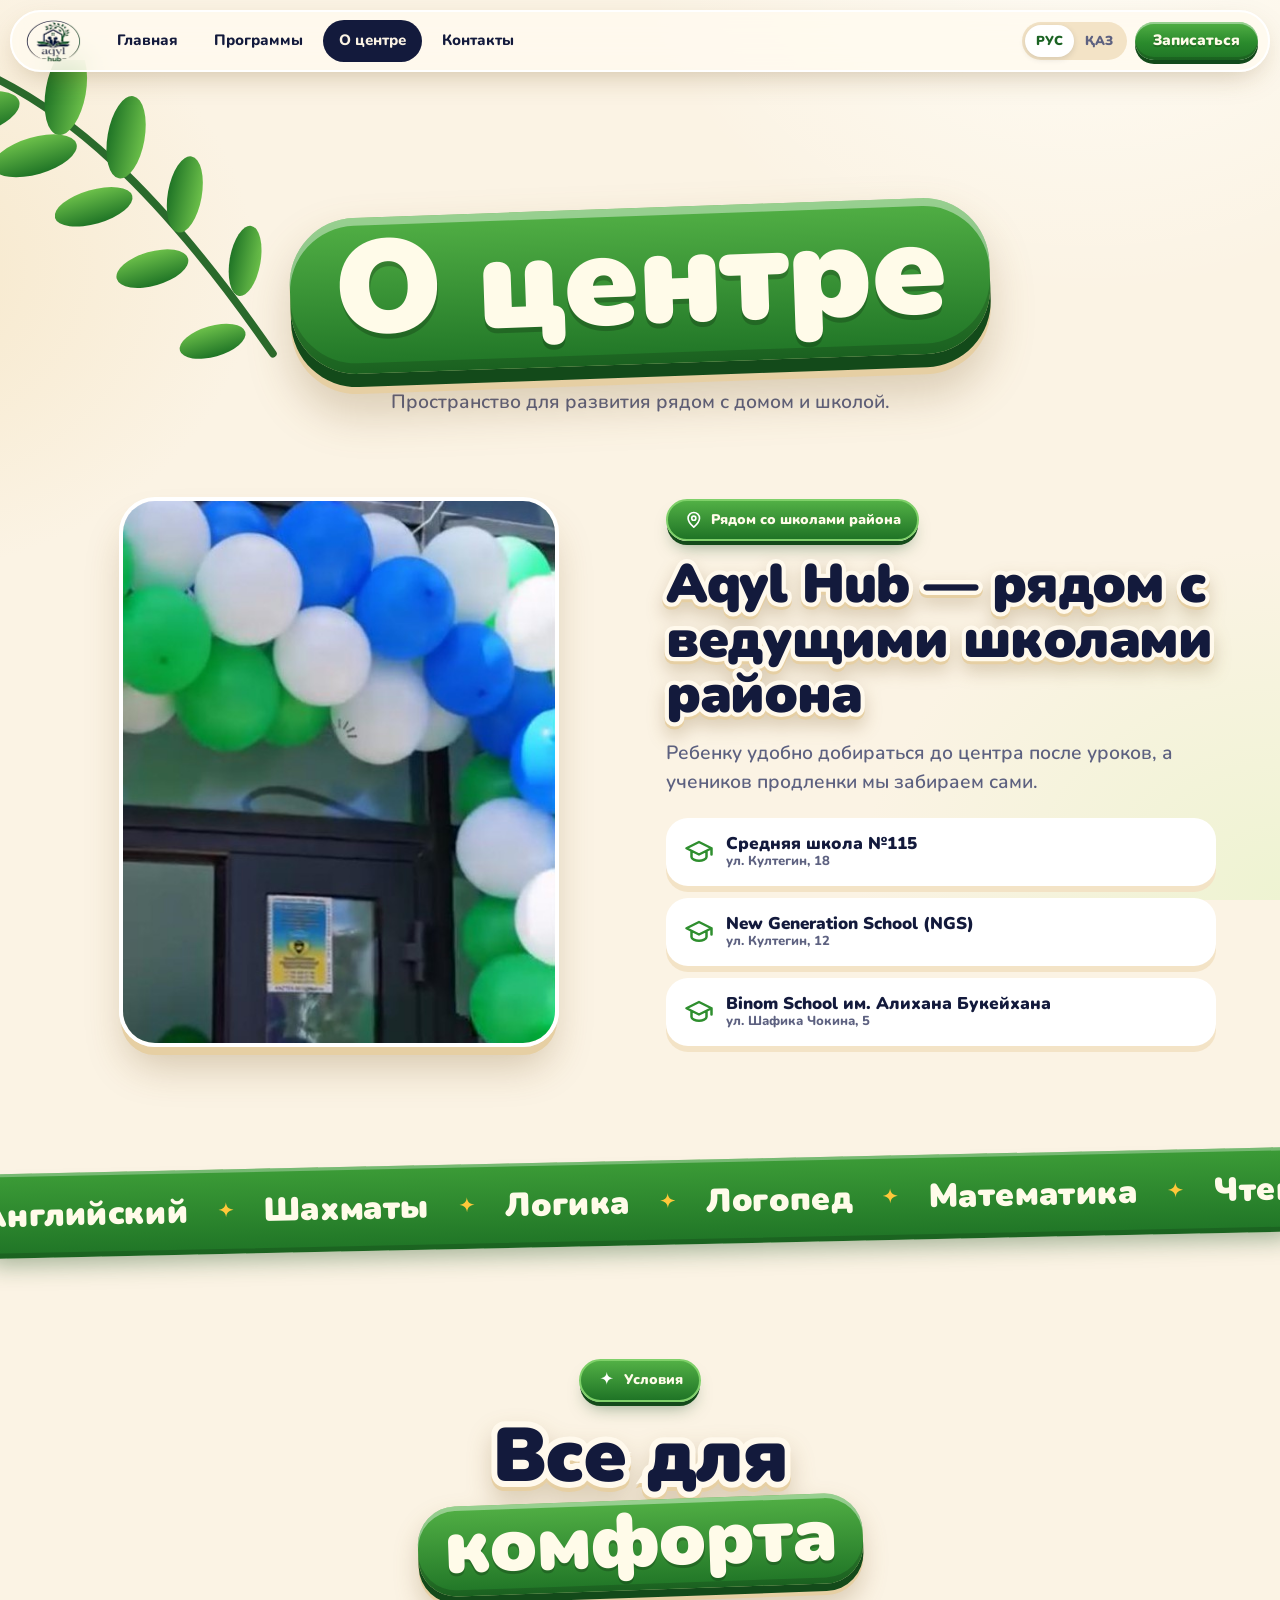
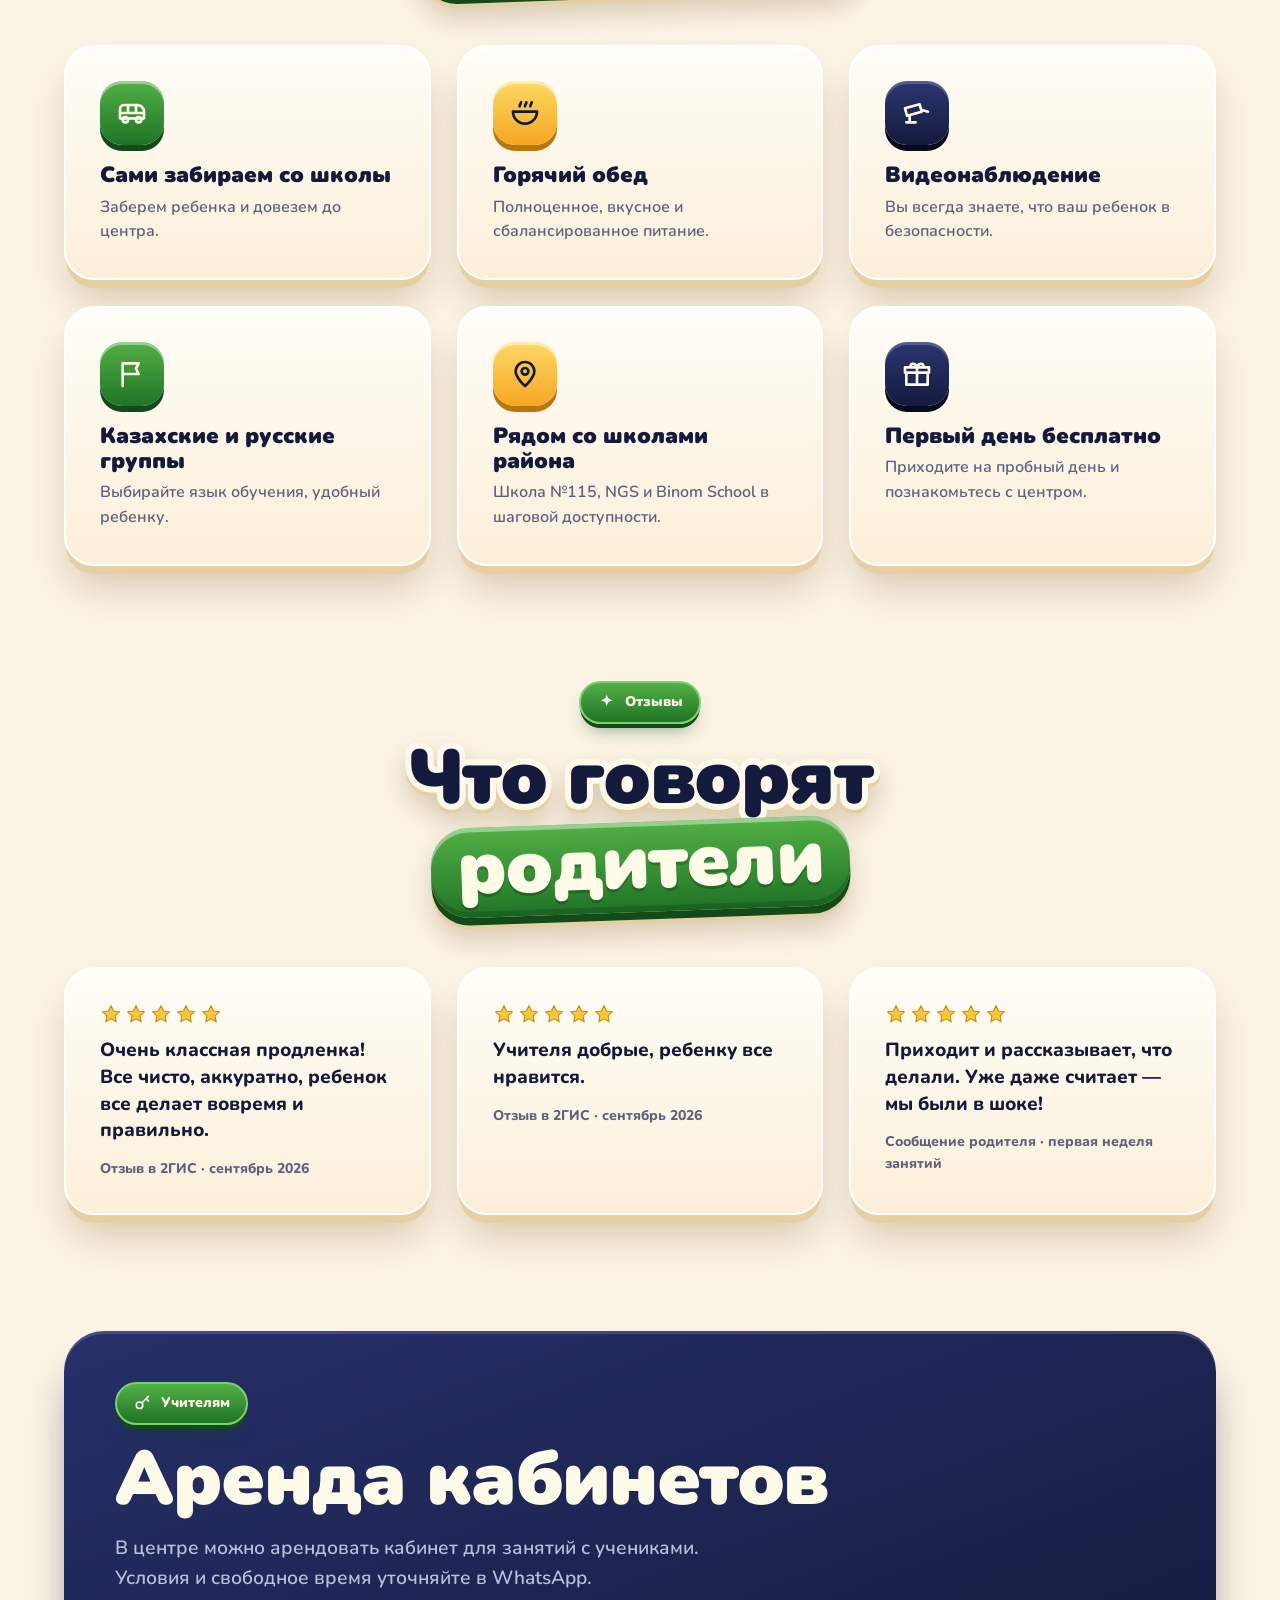
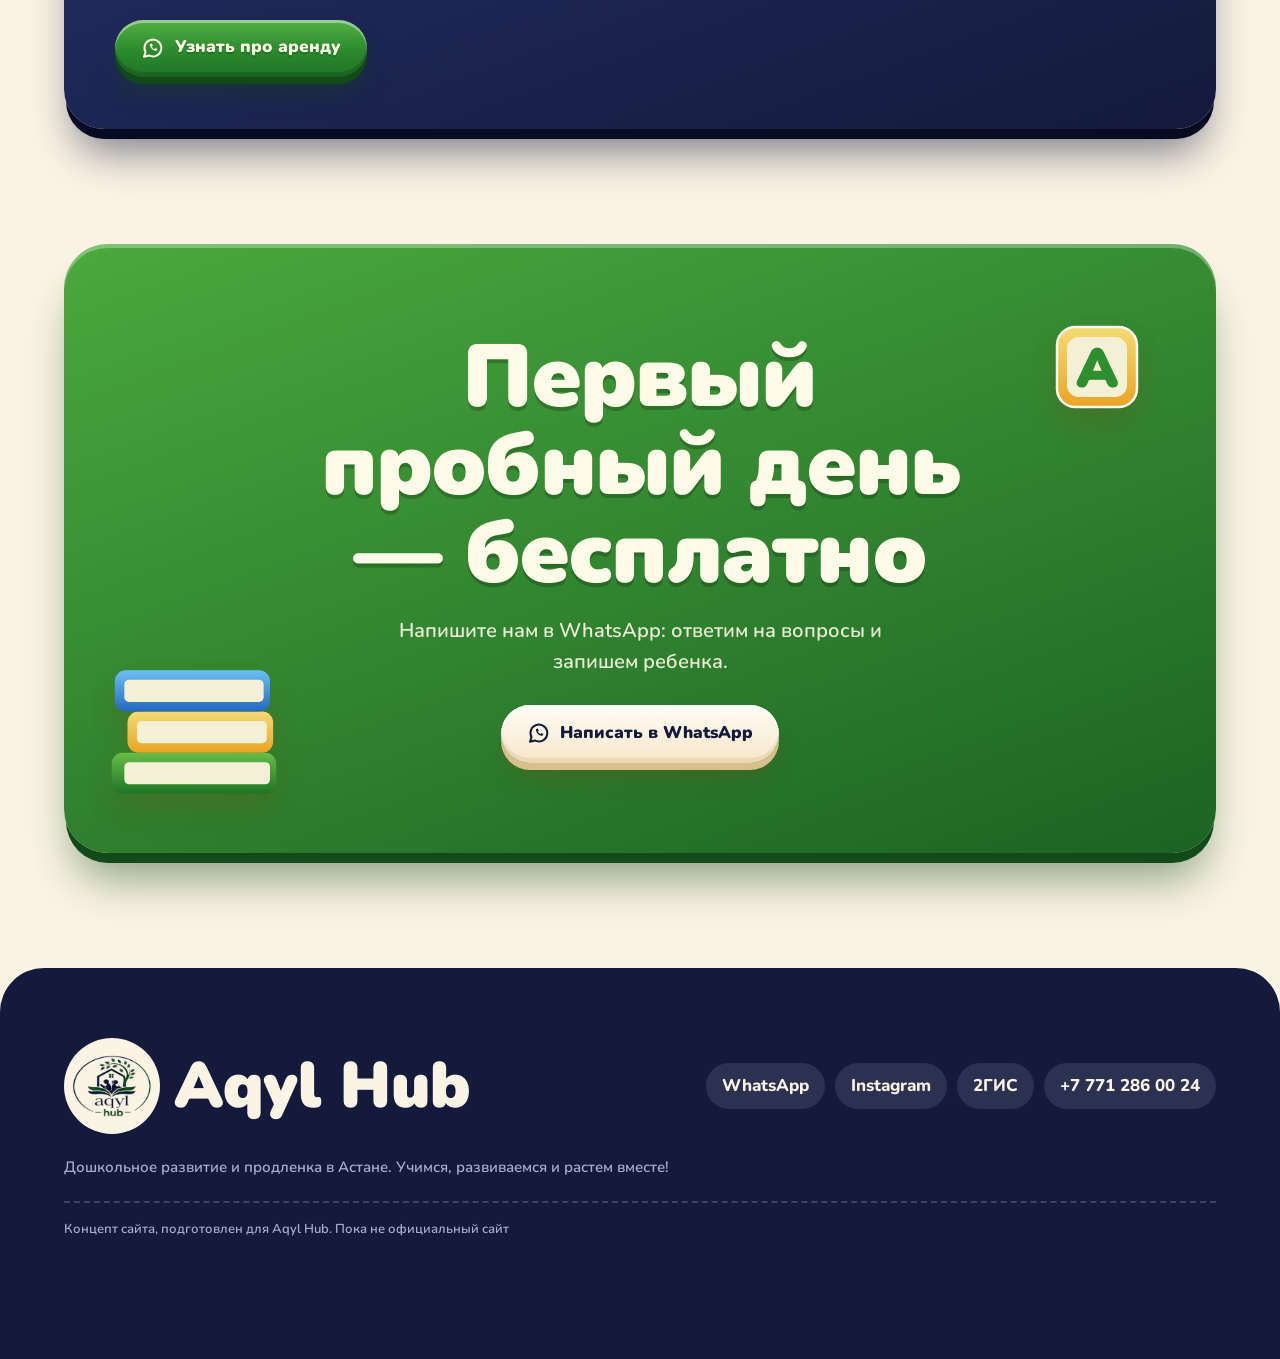
==== commit 6e7cea38: "Cache-bust stylesheet Co-Authored-By: Claude Sonnet 5.5 <noreply@anthropic.com> Claude-Session: http" ====
--- a/center.html
+++ b/center.html
@@ -9,7 +9,7 @@
 <meta name="robots" content="noindex, nofollow">
 <meta name="theme-color" content="#fbf3e4">
 <link rel="icon" href="assets/img/favicon.png">
-<link rel="stylesheet" href="css/style.css">
+<link rel="stylesheet" href="css/style.css?v=2">
 </head>
 <body>
 <svg class="sprite" aria-hidden="true"><defs><linearGradient id="gG" x1="0" y1="0" x2="0" y2="1"><stop offset="0" stop-color="#6cc04a"/><stop offset="1" stop-color="#1f7426"/></linearGradient><linearGradient id="gY" x1="0" y1="0" x2="0" y2="1"><stop offset="0" stop-color="#ffe07a"/><stop offset="1" stop-color="#f5a623"/></linearGradient><linearGradient id="gSea" x1="0" y1="0" x2="0" y2="1"><stop offset="0" stop-color="#6fc3ff"/><stop offset="1" stop-color="#2567c9"/></linearGradient><linearGradient id="gC" x1="0" y1="0" x2="0" y2="1"><stop offset="0" stop-color="#fffdf6"/><stop offset="1" stop-color="#ecd7ad"/></linearGradient></defs><symbol id="i-bus" viewBox="0 0 24 24"><path d="M3 9a3 3 0 0 1 3-3h10a5 5 0 0 1 5 5v5H3zM3 12h18M9 6v6M15 6v6"/><circle cx="7" cy="17" r="2"/><circle cx="17" cy="17" r="2"/></symbol><symbol id="i-bowl" viewBox="0 0 24 24"><path d="M3 11h18a9 9 0 0 1-18 0zM8 7c0-1.500 1-1.500 1-3M12 7c0-1.500 1-1.500 1-3M16 7c0-1.500 1-1.500 1-3"/></symbol><symbol id="i-clock" viewBox="0 0 24 24"><circle cx="12" cy="12" r="9"/><path d="M12 7v5l3 2"/></symbol><symbol id="i-cam" viewBox="0 0 24 24"><path d="M3 8.500l11-3 1.500 5.500-11 3zM15.200 9.500l5 1.500M6.500 13.500V19H11M4 19h5"/></symbol><symbol id="i-book" viewBox="0 0 24 24"><path d="M12 6c-2-1.500-5-2-8-2v14c3 0 6 .5 8 2 2-1.500 5-2 8-2V4c-3 0-6 .5-8 2zM12 6v14"/></symbol><symbol id="i-abc" viewBox="0 0 24 24"><text x="12" y="17" text-anchor="middle" font-family="Nunito,sans-serif" font-weight="900" font-size="15" fill="currentColor" stroke="none">Aa</text></symbol><symbol id="i-chess" viewBox="0 0 24 24"><circle cx="12" cy="7" r="3"/><path d="M10.500 10c0 4-2.500 5-2.500 10h8c0-5-2.500-6-2.500-10M6.500 20h11"/></symbol><symbol id="i-bulb" viewBox="0 0 24 24"><path d="M9 18h6M10 21h4M12 3a6 6 0 0 0-4 10.500c.7.700 1 1.500 1 2.500h6c0-1 .3-1.800 1-2.500A6 6 0 0 0 12 3z"/></symbol><symbol id="i-talk" viewBox="0 0 24 24"><path d="M4 5h16v11H9l-5 4zM8.500 10.500h.01M12 10.500h.01M15.500 10.500h.01"/></symbol><symbol id="i-gift" viewBox="0 0 24 24"><path d="M4 11h16v9H4zM3 7h18v4H3zM12 7v13M12 7c-1.500-4-6-3-4.500 0M12 7c1.500-4 6-3 4.500 0"/></symbol><symbol id="i-key" viewBox="0 0 24 24"><circle cx="8" cy="15" r="4"/><path d="M11 12l8-8M16 7l3 3"/></symbol><symbol id="i-pin" viewBox="0 0 24 24"><path d="M12 21s7-6.200 7-11a7 7 0 1 0-14 0c0 4.800 7 11 7 11z"/><circle cx="12" cy="10" r="2.500"/></symbol><symbol id="i-cal" viewBox="0 0 24 24"><rect x="4" y="5" width="16" height="15" rx="2"/><path d="M4 10h16M8 3v4M16 3v4"/></symbol><symbol id="i-check" viewBox="0 0 24 24"><path d="M5 12.500l4.500 4.500L19 7.500"/></symbol><symbol id="i-crown" viewBox="0 0 24 24"><path d="M4 18h16l1-10-5 4-4-7-4 7-5-4z"/></symbol><symbol id="i-star" viewBox="0 0 24 24"><path d="M12 3l2.700 5.800 6.300.800-4.600 4.400 1.200 6.300L12 17.300 6.400 20.300l1.200-6.300L3 9.600l6.300-.800z"/></symbol><symbol id="i-users" viewBox="0 0 24 24"><circle cx="9" cy="8" r="3"/><circle cx="17" cy="9" r="2.500"/><path d="M3 20c0-3.500 2.500-6 6-6s6 2.500 6 6M15.500 14c3 0 5.500 2 5.500 6"/></symbol><symbol id="i-heart" viewBox="0 0 24 24"><path d="M12 20s-8-5-8-11a4.500 4.500 0 0 1 8-2.800A4.500 4.500 0 0 1 20 9c0 6-8 11-8 11z"/></symbol><symbol id="i-cap" viewBox="0 0 24 24"><path d="M2 9l10-5 10 5-10 5zM6 11.500V16c0 1.500 3 3 6 3s6-1.500 6-3v-4.500M22 9v5"/></symbol><symbol id="i-calc" viewBox="0 0 24 24"><rect x="5" y="3" width="14" height="18" rx="2"/><path d="M8 7h8M8 12h.01M12 12h.01M16 12h.01M8 16h.01M12 16h.01M16 16h.01"/></symbol><symbol id="i-pen" viewBox="0 0 24 24"><path d="M4 20l1-4L16 5l3 3L8 19zM14 7l3 3"/></symbol><symbol id="i-flag" viewBox="0 0 24 24"><path d="M5 21V4M5 4h12l-2 4 2 4H5"/></symbol><symbol id="i-insta" viewBox="0 0 24 24"><rect x="4" y="4" width="16" height="16" rx="5"/><circle cx="12" cy="12" r="3.500"/><path d="M16.500 7.500h.01"/></symbol><symbol id="i-arrow" viewBox="0 0 24 24"><path d="M5 12h14M13 6l6 6-6 6"/></symbol><symbol id="i-wa" viewBox="0 0 24 24"><path d="M3 21l1.600-4.700A8.500 8.500 0 1 1 8 19.600L3 21z"/><path d="M9 8.400c0 3.600 3 6.600 6.600 6.600l1-1.800-2.200-1-.8 1c-1.200-.5-2.200-1.500-2.700-2.700l1-.8-1-2.200L9 8.400z" fill="currentColor" stroke="none"/></symbol><symbol id="i-phone" viewBox="0 0 24 24"><path d="M5 4h4l2 5-2.500 1.500a11 11 0 0 0 5 5L15 13l5 2v4a2 2 0 0 1-2 2A16 16 0 0 1 3 6a2 2 0 0 1 2-2z"/></symbol><symbol id="i-spark" viewBox="0 0 24 24"><path d="M12 2c.6 5 2.400 7 8 8-5.600 1-7.400 3-8 8-.6-5-2.400-7-8-8 5.600-1 7.400-3 8-8z" fill="currentColor" stroke="none"/></symbol><symbol id="t-globe" viewBox="0 0 120 120"><ellipse cx="60" cy="111" rx="28" ry="6" fill="#131a3c"/><rect x="55" y="90" width="10" height="18" rx="3" fill="#27306a"/><circle cx="60" cy="52" r="42" fill="url(#gSea)"/><path d="M34 30c9-9 23-6 25 3s-7 11-5 20-11 13-18 4-8-20-2-27zM70 56c9-4 20 0 18 11s-11 17-18 11-6-17 0-22z" fill="url(#gG)"/><ellipse cx="44" cy="30" rx="14" ry="8" fill="#fff" opacity=".35" transform="rotate(-30 44 30)"/></symbol><symbol id="t-pencils" viewBox="0 0 120 120"><g transform="rotate(-10 48 50)"><rect x="42" y="18" width="12" height="60" fill="url(#gY)"/><path d="M42 18l6-14 6 14z" fill="#f3d9a8"/><path d="M46 9l2-5 2 5z" fill="#131a3c"/></g><g transform="rotate(4 62 50)"><rect x="56" y="12" width="12" height="66" fill="url(#gG)"/><path d="M56 12l6-13 6 13z" fill="#f3d9a8"/></g><g transform="rotate(16 76 50)"><rect x="70" y="20" width="12" height="60" fill="url(#gSea)"/><path d="M70 20l6-13 6 13z" fill="#f3d9a8"/></g><path d="M30 60h60l-7 50a7 7 0 0 1-7 6H44a7 7 0 0 1-7-6z" fill="url(#gC)" stroke="#fff" stroke-width="2"/><ellipse cx="46" cy="76" rx="5" ry="12" fill="#fff" opacity=".5"/></symbol><symbol id="t-books" viewBox="0 0 120 120"><rect x="8" y="80" width="104" height="26" rx="7" fill="url(#gG)"/><rect x="16" y="86" width="92" height="14" rx="3" fill="#fff6df"/><rect x="18" y="54" width="92" height="26" rx="7" fill="url(#gY)"/><rect x="24" y="60" width="82" height="14" rx="3" fill="#fff6df"/><rect x="10" y="28" width="98" height="26" rx="7" fill="url(#gSea)"/><rect x="16" y="34" width="88" height="14" rx="3" fill="#fff6df"/></symbol><symbol id="t-cube" viewBox="0 0 120 120"><rect x="12" y="12" width="96" height="96" rx="22" fill="url(#gY)" stroke="#fff" stroke-width="3"/><rect x="24" y="24" width="72" height="72" rx="14" fill="#fff6df"/><text x="60" y="84" text-anchor="middle" font-family="Nunito,sans-serif" font-weight="1000" font-size="66" fill="#2f8f2f">A</text></symbol><symbol id="t-leaves" viewBox="0 0 220 220"><path d="M4 6C60 30 120 80 196 190" fill="none" stroke="#2a6a2c" stroke-width="5" stroke-linecap="round"/><ellipse cx="3" cy="35" rx="30" ry="13" transform="rotate(-16 3 35)" fill="url(#gG)"/><ellipse cx="62" cy="20" rx="29" ry="13" transform="rotate(100 62 20)" fill="url(#gG)"/><ellipse cx="42" cy="62" rx="28" ry="12" transform="rotate(-16 42 62)" fill="url(#gG)"/><ellipse cx="101" cy="50" rx="27" ry="12" transform="rotate(100 101 50)" fill="url(#gG)"/><ellipse cx="80" cy="95" rx="26" ry="11" transform="rotate(-16 80 95)" fill="url(#gG)"/><ellipse cx="139" cy="87" rx="25" ry="11" transform="rotate(100 139 87)" fill="url(#gG)"/><ellipse cx="118" cy="135" rx="24" ry="11" transform="rotate(-16 118 135)" fill="url(#gG)"/><ellipse cx="178" cy="130" rx="23" ry="10" transform="rotate(100 178 130)" fill="url(#gG)"/><ellipse cx="157" cy="182" rx="22" ry="10" transform="rotate(-16 157 182)" fill="url(#gG)"/></symbol></svg>
--- a/css/style.css
+++ b/css/style.css
@@ -39,7 +39,7 @@
 .header.hide{transform:translateY(-140%)}
 .logo{display:flex;align-items:center;gap:8px;font-weight:1000;font-size:19px;letter-spacing:-.01em}
 .logo img{height:42px;width:auto}
-.nav{display:flex;gap:4px}
+.nav{display:flex;gap:4px;margin-right:auto;margin-left:10px}
 .nav a{padding:9px 16px;border-radius:99px;font-weight:800;font-size:15px;transition:background .25s,color .25s}
 .nav a:hover{background:var(--cream2)}
 .nav a.active{background:var(--navy);color:var(--cream)}
@@ -265,7 +265,7 @@
   body{font-size:16px}
   .burger{display:block}
   .header .btn--sm{display:none}
-  .nav{position:fixed;left:0;right:0;top:66px;flex-direction:column;gap:8px;padding:14px;border-radius:30px;background:#fffaf0;border:2px solid #fff;box-shadow:0 24px 50px -10px rgba(110,75,20,.5);opacity:0;transform:translateY(-16px) scale(.96);pointer-events:none;transition:.35s var(--spring)}
+  .nav{margin:0;position:fixed;left:0;right:0;top:66px;flex-direction:column;gap:8px;padding:14px;border-radius:30px;background:#fffaf0;border:2px solid #fff;box-shadow:0 24px 50px -10px rgba(110,75,20,.5);opacity:0;transform:translateY(-16px) scale(.96);pointer-events:none;transition:.35s var(--spring)}
   body.menu .nav{opacity:1;transform:none;pointer-events:auto}
   .nav a{font-size:22px;font-weight:1000;padding:14px 20px;background:var(--cream)}
   .hero{padding-top:104px;justify-content:flex-start}
